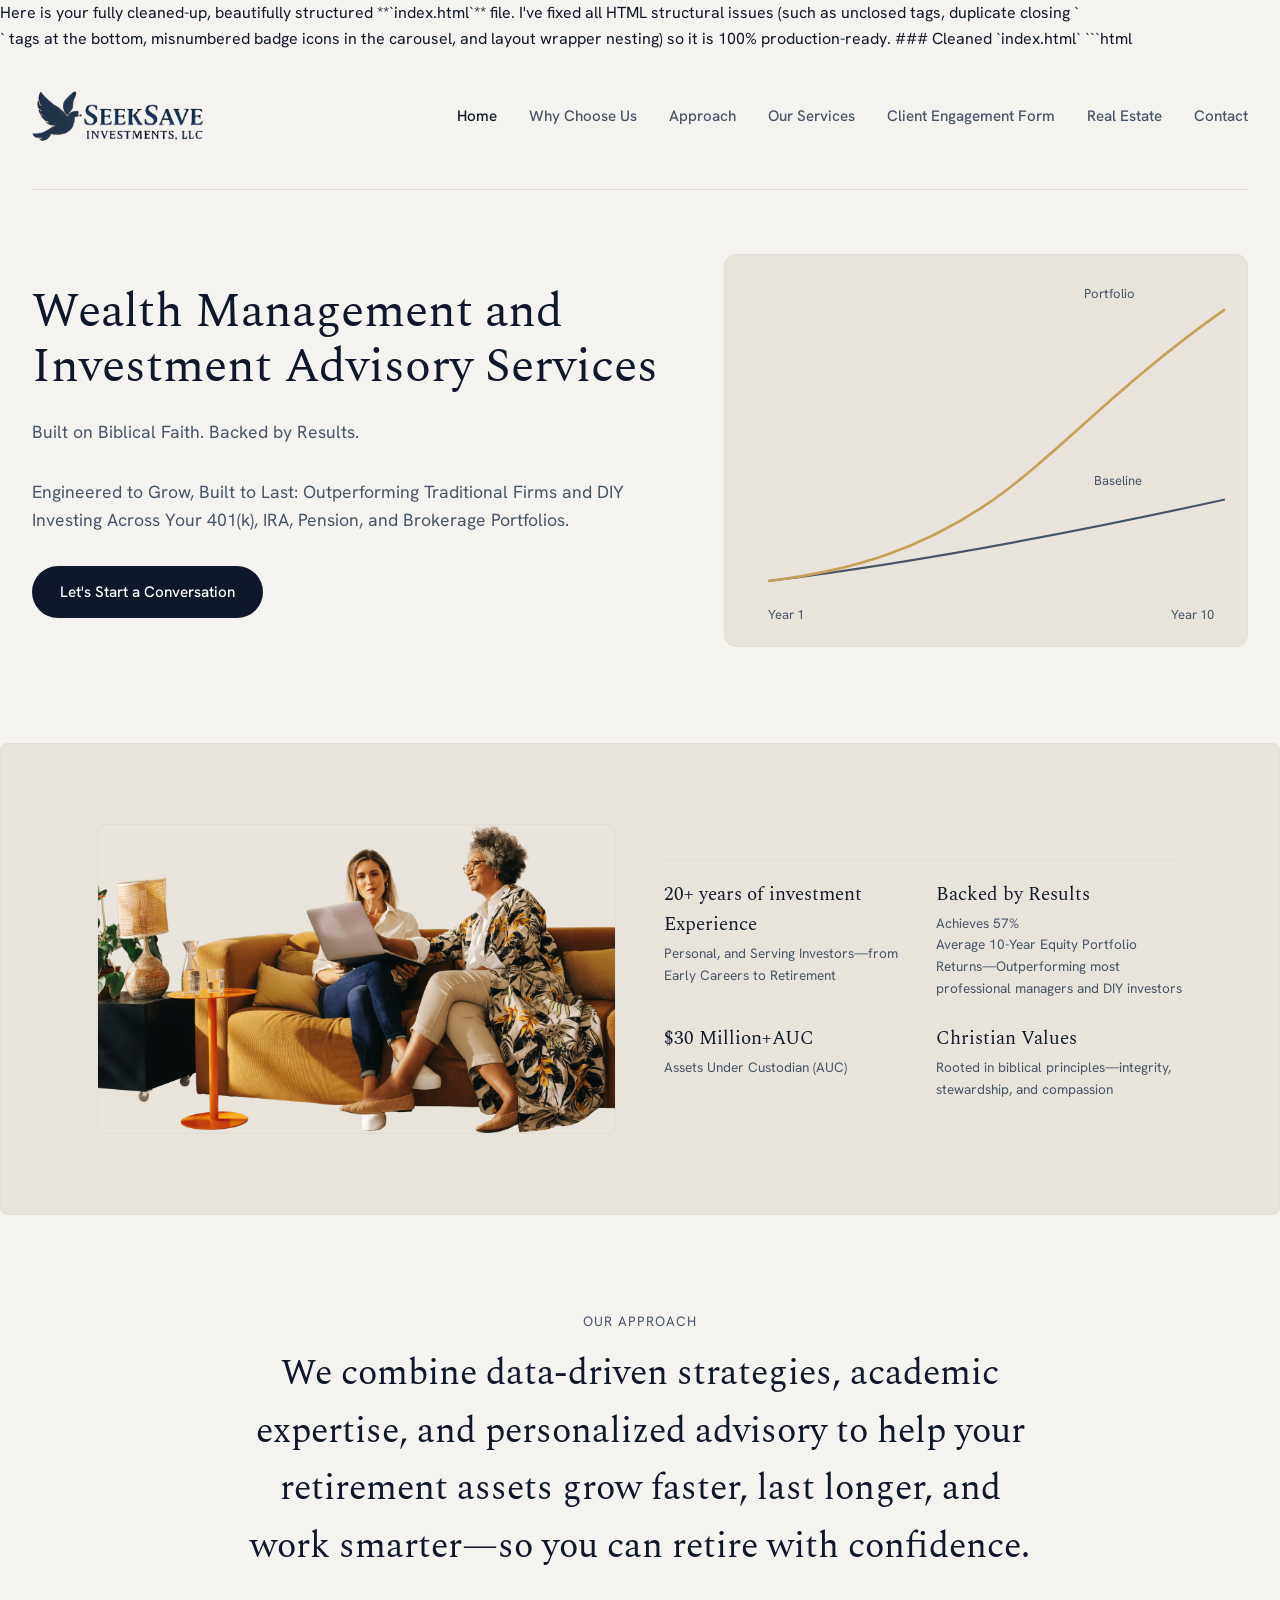
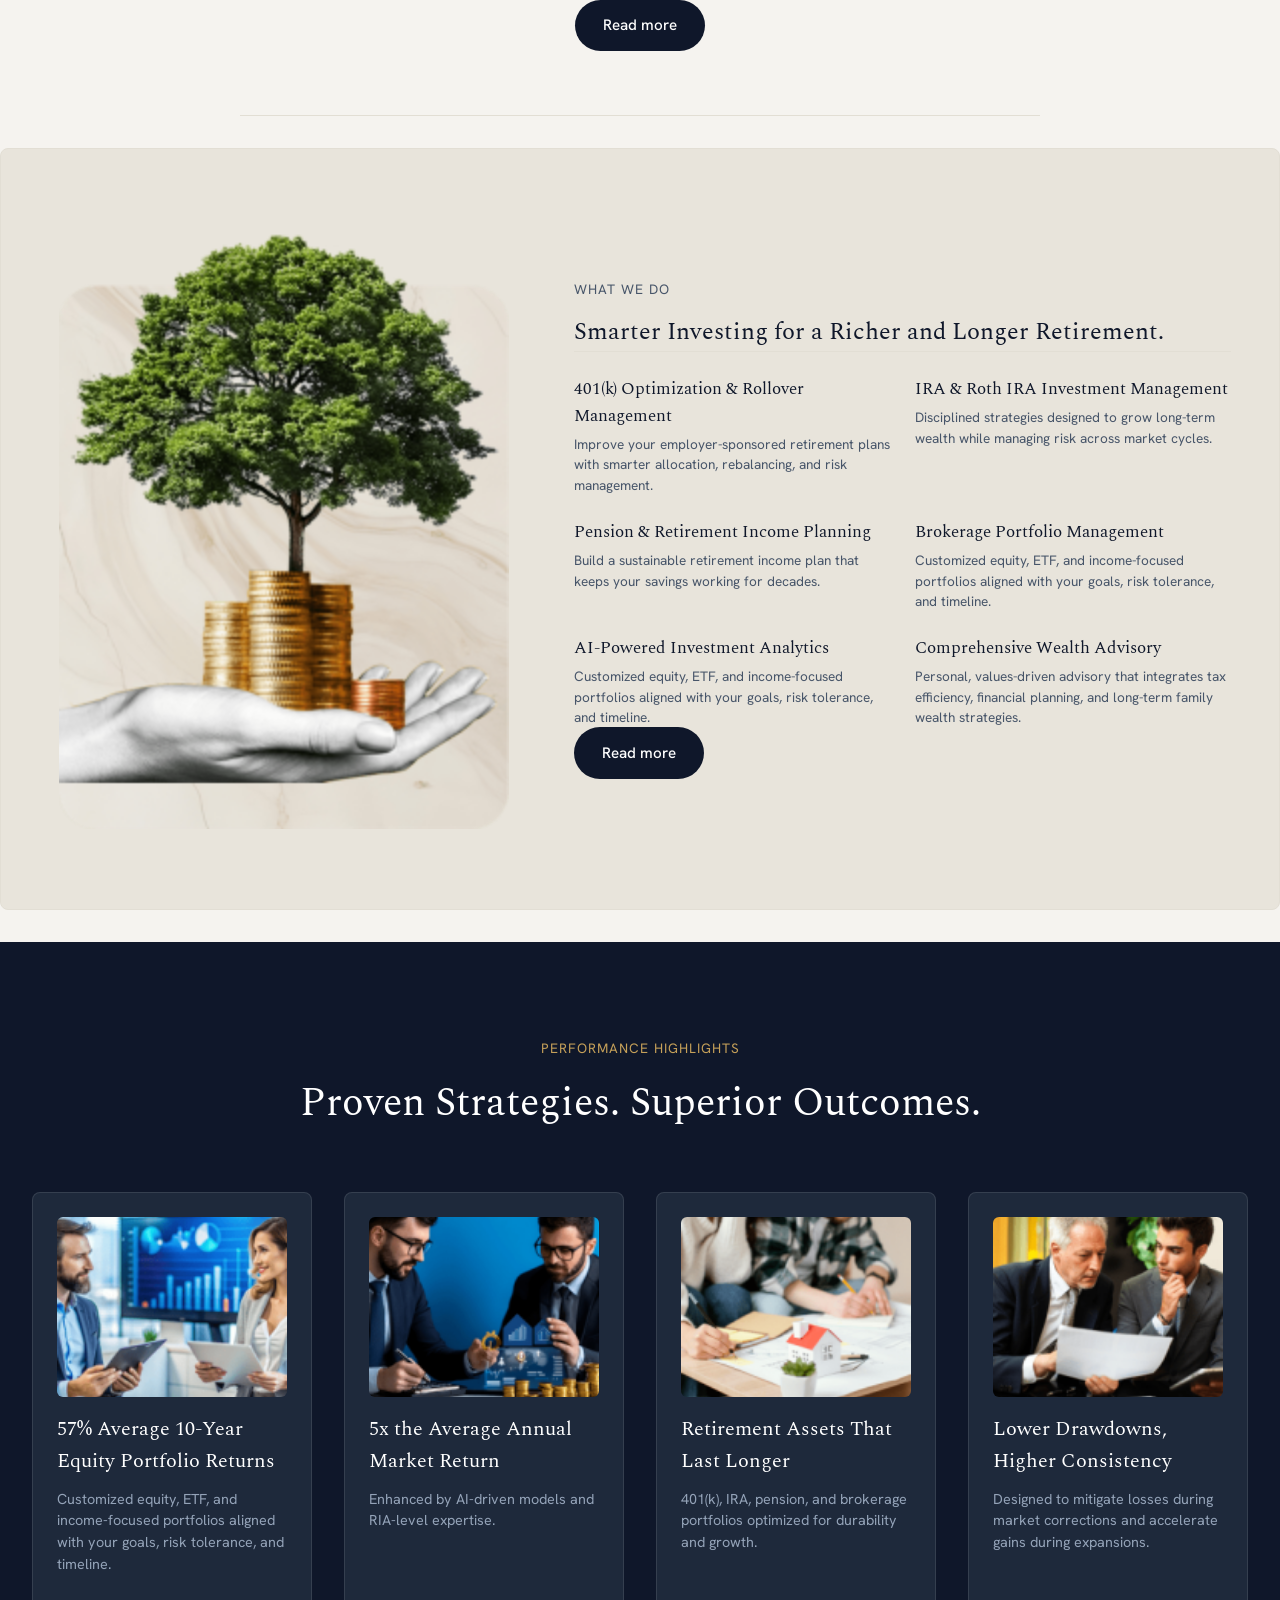
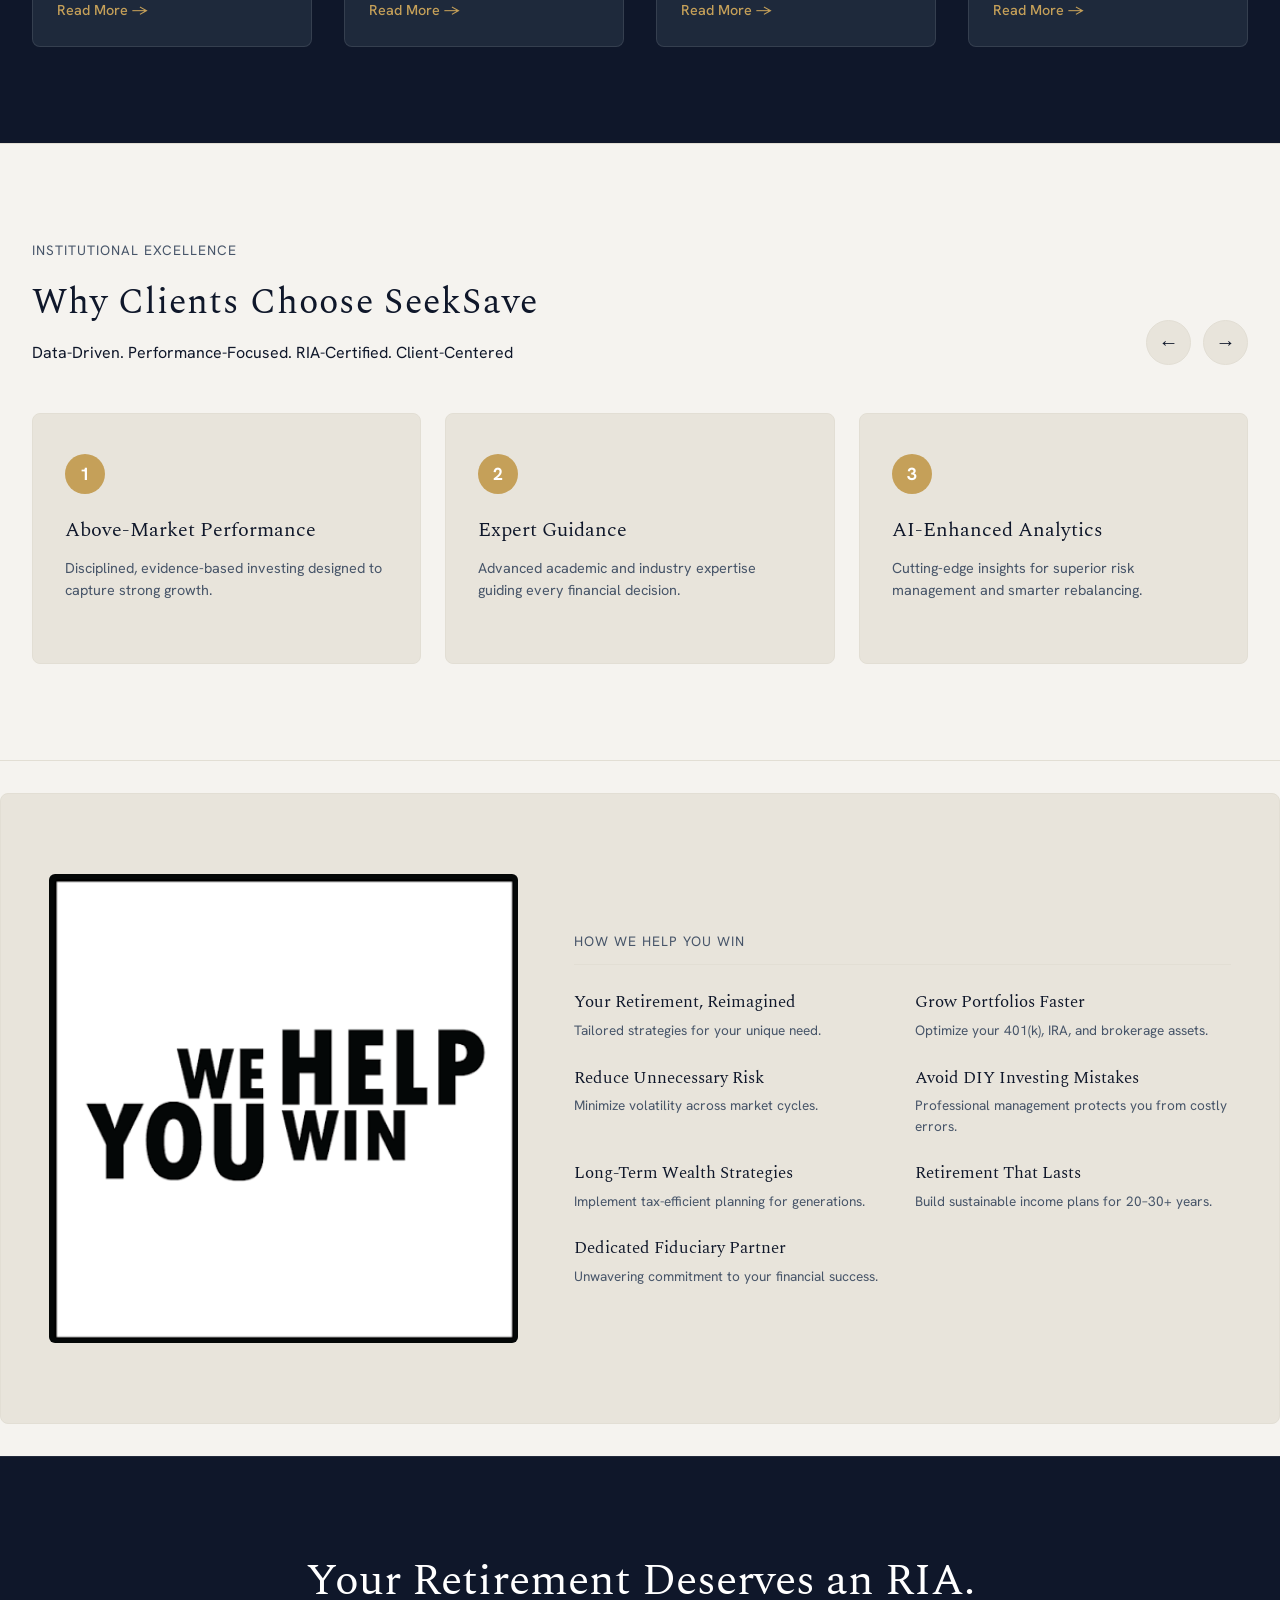
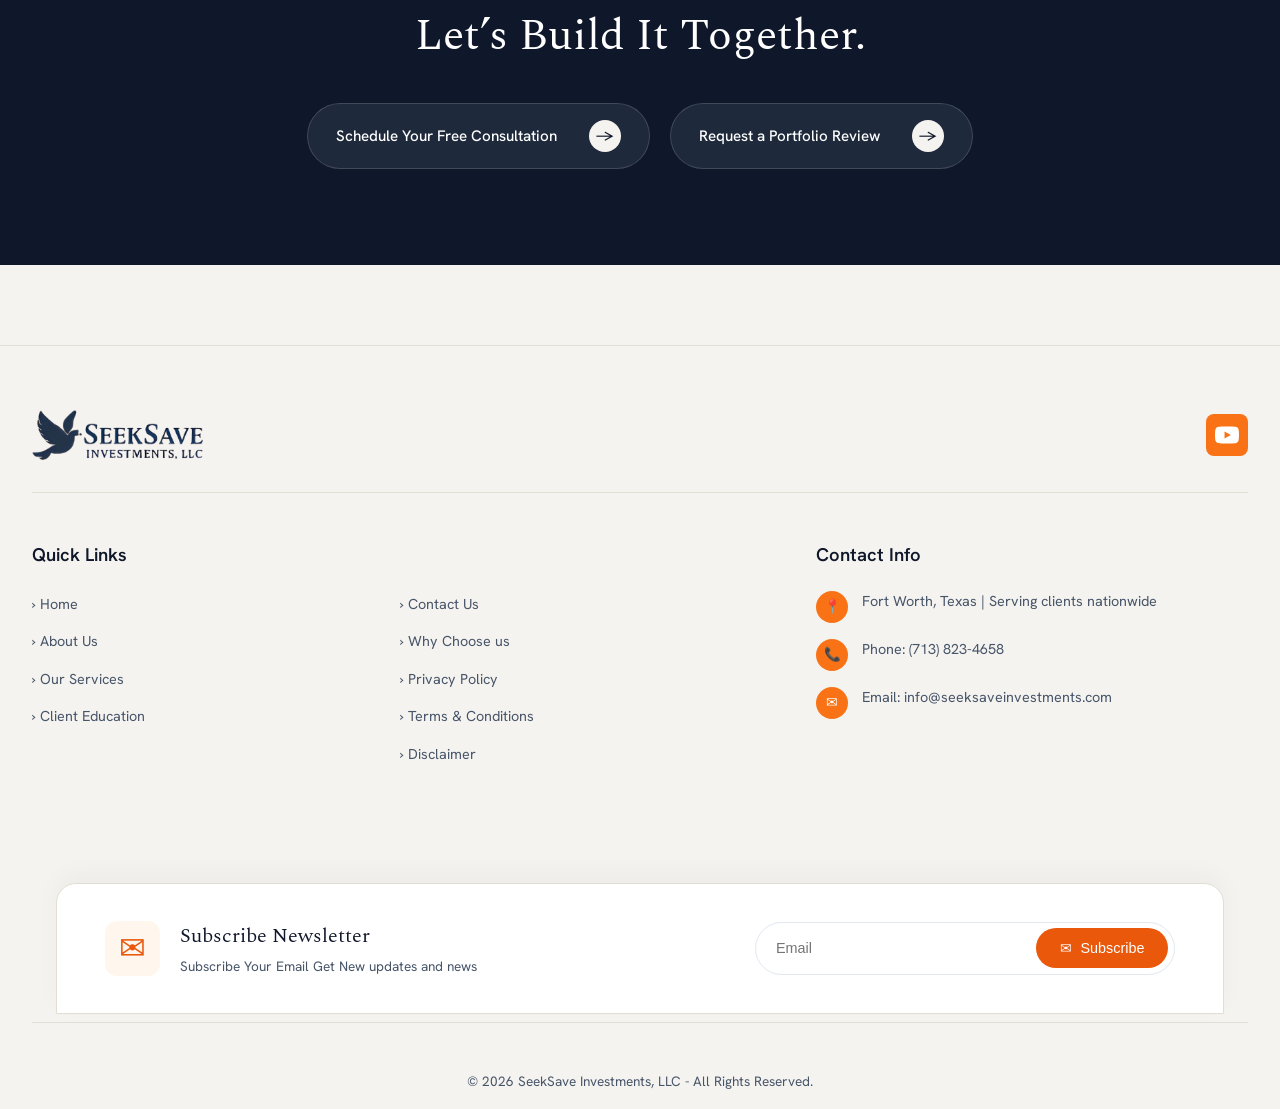
==== index.html @ 99d993aa "Update index.html" ====
Here is your fully cleaned-up, beautifully structured **`index.html`** file.

I've fixed all HTML structural issues (such as unclosed tags, duplicate closing `<footer>` tags at the bottom, misnumbered badge icons in the carousel, and layout wrapper nesting) so it is 100% production-ready.

### Cleaned `index.html`

```html
<!DOCTYPE html>
<html lang="en">
<head>
<meta charset="utf-8">
<meta name="viewport" content="width=device-width, initial-scale=1, viewport-fit=cover">
<title>SeekSave Investments — Wealth Management & Investment Advisory</title>
<link rel="preconnect" href="https://fonts.googleapis.com">
<link rel="preconnect" href="https://fonts.gstatic.com" crossorigin>
<link href="https://fonts.googleapis.com/css2?family=Spectral:wght@400;600&family=Hanken+Grotesk:wght@400;500;600&display=swap" rel="stylesheet">
<link rel="stylesheet" href="style.css">
</head>
<body>

<div class="wrap">
  <!-- Header / Navigation -->
  <header>
    <a class="logo" href="index.html">
      <img src="f20ca648-1de9-4590-8b15-9d2f7f2d26ae-Photoroom.png" alt="SeekSave Investments" style="height: 50px; width: auto; vertical-align: middle;">
    </a>
    <nav aria-label="Main">
      <a href="index.html" class="active">Home</a>
      <a href="why-choose-us.html">Why Choose Us</a>
      <a href="approach.html">Approach</a>
      <a href="our-services.html">Our Services</a>
      <a href="client-engagement.html">Client Engagement Form</a>
      <a href="real-estate.html">Real Estate</a>
      <a href="contact.html">Contact</a>
    </nav>
  </header>

  <main>
    <!-- Hero Section -->
    <div class="hero">
      <div>
        <h1>Wealth Management and Investment Advisory Services</h1>
        <p>Built on Biblical Faith. Backed by Results.</p>
        <p>Engineered to Grow, Built to Last: Outperforming Traditional Firms and DIY Investing Across Your 401(k), IRA, Pension, and Brokerage Portfolios.</p>
        <a class="btn" href="contact.html">Let's Start a Conversation</a>
      </div>

      <!-- Portfolio Growth / Market Trend SVG Illustration -->
      <svg class="chart" viewBox="0 0 480 360" role="img" aria-label="Illustration of a portfolio growing">
        <line class="grid" x1="40" y1="40" x2="460" y2="40"/><line class="grid" x1="40" y1="130" x2="460" y2="130"/><line class="grid" x1="40" y1="220" x2="460" y2="220"/><line class="grid" x1="40" y1="310" x2="460" y2="310"/>
        <path class="base" d="M40 300 C160 285 300 260 460 225"/>
        <path class="gain" d="M40 300 C120 290 180 270 240 230 S360 120 460 50"/>
        <text x="40" y="335">Year 1</text><text x="410" y="335">Year 10</text>
        <text x="330" y="40">Portfolio</text><text x="340" y="212">Baseline</text>
      </svg>
    </div>

    <!-- Background / Stats Section -->
    <section class="full-screen-section highlight-section">
      <div class="full-screen-container-single">
        <div class="image">
          <img src="hero_home_02_opt.avif-min.png" alt="Client consultation and asset management">
        </div>   
        <div class="split-stats">
          <div>
            <h3>20+ years of investment Experience</h3>
            <p>Personal, and Serving Investors—from Early Careers to Retirement</p>
          </div>
          <div>
            <h3>Backed by Results</h3>
            <p>Achieves 57%</p>
            <p>Average 10-Year Equity Portfolio</p>
            <p>Returns—Outperforming most professional managers and DIY investors</p>
          </div>
          <div>
            <h3>$30 Million+AUC</h3>
            <p>Assets Under Custodian (AUC)</p>
          </div>
          <div>
            <h3>Christian Values</h3>
            <p>Rooted in biblical principles—integrity, stewardship, and compassion</p>
          </div>
        </div>
      </div>
    </section>

    <!-- Our Approach Section -->
    <section id="approach-preview" class="centered-section">
      <p class="section-eyebrow">Our approach</p>
      <h2>We combine data-driven strategies, academic expertise, and personalized advisory to help your retirement assets grow faster, last longer, and work smarter—so you can retire with confidence.</h2>
      <a class="btn" href="approach.html">Read more</a>
    </section>
      
    <!-- What We Do Full-Width Section -->
    <section class="full-screen-section highlight-section">
      <div class="full-screen-container">
        <div class="split-image">
          <img src="Group-1171276813-min-225x300.png" alt="Client consultation and asset management">
        </div>
        <div class="split-content">
          <span class="section-eyebrow">What We Do</span>
          <h2>Smarter Investing for a Richer and Longer Retirement.</h2>
          
          <div class="split-stats service-grid">
            <div>
              <h3>401(k) Optimization & Rollover Management</h3>
              <p>Improve your employer-sponsored retirement plans with smarter allocation, rebalancing, and risk management.</p>
            </div>
            <div>
              <h3>IRA & Roth IRA Investment Management</h3>
              <p>Disciplined strategies designed to grow long-term wealth while managing risk across market cycles.</p>
            </div>
            <div>
              <h3>Pension & Retirement Income Planning</h3>
              <p>Build a sustainable retirement income plan that keeps your savings working for decades.</p>
            </div>
            <div>
              <h3>Brokerage Portfolio Management</h3>
              <p>Customized equity, ETF, and income-focused portfolios aligned with your goals, risk tolerance, and timeline.</p>
            </div>
            <div>
              <h3>AI-Powered Investment Analytics</h3>
              <p>Customized equity, ETF, and income-focused portfolios aligned with your goals, risk tolerance, and timeline.</p>
            </div>
            <div>
              <h3>Comprehensive Wealth Advisory</h3>
              <p>Personal, values-driven advisory that integrates tax efficiency, financial planning, and long-term family wealth strategies.</p>
            </div>
          </div>
          <a class="btn" href="about-us.html">Read more</a>
        </div>
      </div>
    </section>

    <!-- Performance Highlights / Strategy Cards Section -->
    <section class="highlights-section">
      <div class="highlights-container">
        <div class="highlights-header">
          <span class="section-eyebrow" style="color: #c5a059;">Performance Highlights</span>
          <h2>Proven Strategies. Superior Outcomes.</h2>
        </div>
        
        <div class="cards-grid">
          <!-- Card 1 -->
          <div class="card">
            <div class="card-image">
              <img src="Container-min-1-150x150.png" alt="Equity Portfolio Returns">
            </div>
            <div class="card-content">
              <h3>57% Average 10-Year Equity Portfolio Returns</h3>
              <p>Customized equity, ETF, and income-focused portfolios aligned with your goals, risk tolerance, and timeline.</p>
            </div>
            <a href="our-services.html" class="card-btn">Read More →</a>
          </div>

          <!-- Card 2 -->
          <div class="card">
            <div class="card-image">
              <img src="Container-1-min-2-150x150.png" alt="AI-Driven Market Return">
            </div>
            <div class="card-content">
              <h3>5x the Average Annual Market Return</h3>
              <p>Enhanced by AI-driven models and RIA-level expertise.</p>
            </div>
            <a href="our-services.html" class="card-btn">Read More →</a>
          </div>

          <!-- Card 3 -->
          <div class="card">
            <div class="card-image">
              <img src="Container-2-min-2-150x150.png" alt="Retirement Assets">
            </div>
            <div class="card-content">
              <h3>Retirement Assets That Last Longer</h3>
              <p>401(k), IRA, pension, and brokerage portfolios optimized for durability and growth.</p>
            </div>
            <a href="our-services.html" class="card-btn">Read More →</a>
          </div>

          <!-- Card 4 -->
          <div class="card">
            <div class="card-image">
              <img src="Container-3-min-1-150x150.png" alt="Lower Drawdowns">
            </div>
            <div class="card-content">
              <h3>Lower Drawdowns, Higher Consistency</h3>
              <p>Designed to mitigate losses during market corrections and accelerate gains during expansions.</p>
            </div>
            <a href="our-services.html" class="card-btn">Read More →</a>
          </div>
        </div>
      </div>
    </section>  

    <!-- Why Clients Choose SeekSave (Interactive Carousel / Slider) -->
    <section class="why-choose-section inverted-cream-theme">
      <div class="why-container">
        <div class="why-header">
          <div class="header-text-group">
            <span class="section-eyebrow">Institutional Excellence</span>
            <h2 class="why-title">Why Clients Choose SeekSave</h2>
            <p>Data-Driven. Performance-Focused. RIA-Certified. Client-Centered</p>
          </div>
          
          <!-- Navigation Arrows -->
          <div class="carousel-nav">
            <button class="carousel-btn prev-btn" aria-label="Previous reasons">←</button>
            <button class="carousel-btn next-btn" aria-label="Next reasons">→</button>
          </div>
        </div>

        <!-- Carousel Track -->
        <div class="carousel-viewport">
          <div class="reasons-carousel-track">
            <!-- Card 1 -->
            <a href="why-choose-us.html" class="reason-card">
              <div class="reason-badge">1</div>
              <h3>Above-Market Performance</h3>
              <p>Disciplined, evidence-based investing designed to capture strong growth.</p>
            </a>
            <!-- Card 2 -->
            <a href="why-choose-us.html" class="reason-card">
              <div class="reason-badge">2</div>
              <h3>Expert Guidance</h3>
              <p>Advanced academic and industry expertise guiding every financial decision.</p>
            </a>
            <!-- Card 3 -->
            <a href="why-choose-us.html" class="reason-card">
              <div class="reason-badge">3</div>
              <h3>AI-Enhanced Analytics</h3>
              <p>Cutting-edge insights for superior risk management and smarter rebalancing.</p>
            </a>
            <!-- Card 4 -->
            <a href="why-choose-us.html" class="reason-card">
              <div class="reason-badge">4</div>
              <h3>Transparent Fiduciary Advice</h3>
              <p>Your interests always come first. Registered Investment Advisor (RIA) held to the highest fiduciary standard.</p>
            </a>
            <!-- Card 5 -->
            <a href="why-choose-us.html" class="reason-card">
              <div class="reason-badge">5</div>
              <h3>Strategy</h3>
              <p>Strategies built to outperform DIY and traditional firms</p>
            </a>
          </div>
        </div>
      </div>
    </section>

    <!-- How We Help You Win -->
    <section class="full-screen-section highlight-section">
      <div class="full-screen-container">
        <div class="split-image">
          <img src="images (2).png" alt="How we help you win">
        </div>
        <div class="split-content">
          <span class="section-eyebrow">HOW WE HELP YOU WIN</span>
          <div class="split-stats service-grid">
            <div>
              <h3>Your Retirement, Reimagined</h3>
              <p>Tailored strategies for your unique need.</p>
            </div>
            <div>
              <h3>Grow Portfolios Faster</h3>
              <p>Optimize your 401(k), IRA, and brokerage assets.</p>
            </div>
            <div>
              <h3>Reduce Unnecessary Risk</h3>
              <p>Minimize volatility across market cycles.</p>
            </div>
            <div>
              <h3>Avoid DIY Investing Mistakes</h3>
              <p>Professional management protects you from costly errors.</p>
            </div>
            <div>
              <h3>Long-Term Wealth Strategies</h3>
              <p>Implement tax-efficient planning for generations.</p>
            </div>
            <div>
              <h3>Retirement That Lasts</h3>
              <p>Build sustainable income plans for 20–30+ years.</p>
            </div>
            <div>
              <h3>Dedicated Fiduciary Partner</h3>
              <p>Unwavering commitment to your financial success.</p>
            </div>
          </div>
        </div>
      </div>
    </section>

    <!-- Call to Action Section -->
    <section class="cta-section">
      <div class="cta-container">
        <h2>Your Retirement Deserves an RIA.<br>Let’s Build It Together.</h2>
        <div class="cta-buttons">
          <a href="consultation.html" class="cta-btn primary-btn">
            <span>Schedule Your Free Consultation</span>
            <span class="btn-arrow">→</span>
          </a>
          <a href="client-engagement.html" class="cta-btn secondary-btn">
            <span>Request a Portfolio Review</span>
            <span class="btn-arrow">→</span>
          </a>
        </div>
      </div>
    </section>
  </main>
</div>

<!-- Footer Section -->
<footer class="site-footer">
  <div class="footer-container">
    <!-- Top Row: Logo & YouTube Social Icon -->
    <div class="footer-top-row">
      <div class="footer-logo">
        <a href="index.html" class="logo">
          <img src="f20ca648-1de9-4590-8b15-9d2f7f2d26ae-Photoroom.png" alt="SeekSave Investments" style="height: 50px; width: auto; vertical-align: middle;">
        </a>
      </div>
      <div class="footer-social">
        <a href="https://www.youtube.com/@SeekSaveInvestments" target="_blank" aria-label="YouTube" class="social-icon">
          <svg width="24" height="24" viewBox="0 0 24 24" fill="currentColor">
            <path d="M23.498 6.186a3.016 3.016 0 0 0-2.122-2.136C19.505 3.545 12 3.545 12 3.545s-7.505 0-9.377.505A3.017 3.017 0 0 0 .502 6.186C0 8.07 0 12 0 12s0 3.93.502 5.814a3.016 3.016 0 0 0 2.122 2.136c1.871.505 9.376.505 9.376.505s7.505 0 9.377-.505a3.015 3.015 0 0 0 2.122-2.136C24 15.93 24 12 24 12s0-3.93-.502-5.814zM9.545 15.568V8.432L15.818 12l-6.273 3.568z"/>
          </svg>
        </a>
      </div>
    </div>

    <hr class="footer-divider">

    <!-- Columns Row -->
    <div class="footer-grid">
      <!-- Column 1: Quick Links (Split into 2 Sub-columns) -->
      <div class="footer-col quick-links-col">
        <h4>Quick Links</h4>
        <div class="links-subgrid">
          <ul class="footer-links">
            <li><a href="index.html">› Home</a></li>
            <li><a href="about.html">› About Us</a></li>
            <li><a href="services.html">› Our Services</a></li>
            <li><a href="education.html">› Client Education</a></li>
          </ul>
          <ul class="footer-links">
            <li><a href="contact.html">› Contact Us</a></li>
            <li><a href="why-choose.html">› Why Choose us</a></li>
            <li><a href="privacy.html">› Privacy Policy</a></li>
            <li><a href="terms.html">› Terms & Conditions</a></li>
            <li><a href="disclaimer.html">› Disclaimer</a></li>
          </ul>
        </div>
      </div>

      <!-- Column 2: Contact Info -->
      <div class="footer-col">
        <h4>Contact Info</h4>
        <ul class="footer-contact-list">
          <li>
            <span class="contact-badge location-badge">📍</span>
            <span>Fort Worth, Texas | Serving clients nationwide</span>
          </li>
          <li>
            <span class="contact-badge phone-badge">📞</span>
            <span>Phone: (713) 823-4658</span>
          </li>
          <li>
            <span class="contact-badge email-badge">✉</span>
            <span>Email: info@seeksaveinvestments.com</span>
          </li>
        </ul>
      </div>
    </div>
  </div>

  <!-- Floating Newsletter Card -->
  <div class="newsletter-card-wrapper">
    <div class="newsletter-card">
      <div class="newsletter-icon-title">
        <div class="envelope-icon">✉</div>
        <div>
          <h3>Subscribe Newsletter</h3>
          <p>Subscribe Your Email Get New updates and news</p>
        </div>
      </div>
      <form class="newsletter-form" onsubmit="event.preventDefault();">
        <input type="email" placeholder="Email" required>
        <button type="submit" class="subscribe-btn">
          <span>✉</span> Subscribe
        </button>
      </form>
    </div>
  </div>

  <!-- Copyright Bar -->
  <div class="footer-bottom-bar">
    <p>© 2026 SeekSave Investments, LLC - All Rights Reserved.</p>
  </div>
</footer>

</body>
</html>
---- style.css ----
/* ==========================================================================
   1. Base Variables & Core Setup
   ========================================================================== */
:root {
  --bg: #f5f3ef;         /* Warm cream background */
  --bg-darker: #e8e4db;  /* Richer variant of cream theme */
  --surface: #ffffff;    /* Card and input background (pure white) */
  --text: #0f172a;       /* Institutional Deep Navy / Dark Charcoal */
  --muted: #475569;      /* Muted gray for subtext and descriptions */
  --border: #e2ded4;     /* Soft warm border color */
  --accent: #c5a059;     /* Editorial gold/bronze accent */
}

* { 
  box-sizing: border-box; 
  margin: 0; 
  padding: 0; 
}

body {
  background-color: var(--bg);
  color: var(--text);
  font-family: 'Hanken Grotesk', sans-serif;
  line-height: 1.6;
  -webkit-font-smoothing: antialiased;
}

h1, h2, h3, .logo {
  font-family: 'Spectral', serif;
  font-weight: 400;
  color: var(--text);
}

.wrap {
  max-width: 1300px;
  margin: 0 auto;
  padding: 2.5rem 2rem 5rem 2rem;
}


/* ==========================================================================
   2. Header & Navigation
   ========================================================================== */
header {
  display: flex;
  justify-content: space-between;
  align-items: center;
  padding-bottom: 3rem;
  border-bottom: 1px solid var(--border);
  margin-bottom: 4rem;
}

header .logo {
  font-size: 1.25rem;
  color: var(--text);
  text-decoration: none;
}

header nav {
  display: flex;
  gap: 2rem;
  flex-wrap: wrap;
}

header nav a {
  color: var(--muted);
  text-decoration: none;
  font-size: 0.95rem;
  font-weight: 500;
  transition: color 0.2s ease;
}

header nav a:hover, 
header nav a.active {
  color: var(--text);
}


/* ==========================================================================
   3. Hero Section & General Typography / Components
   ========================================================================== */
.hero {
  display: grid;
  grid-template-columns: 1.2fr 1fr;
  gap: 4rem;
  align-items: center;
  margin-bottom: 6rem;
}

.hero h1 {
  font-size: 3rem;
  line-height: 1.15;
  margin-bottom: 1.5rem;
}

.hero p {
  color: var(--muted);
  font-size: 1.1rem;
  margin-bottom: 2rem;
}

.btn {
  display: inline-block;
  background: var(--text);
  color: #ffffff;
  padding: 0.85rem 1.75rem;
  border-radius: 50px;
  text-decoration: none;
  font-weight: 500;
  font-size: 0.95rem;
  transition: background-color 0.2s ease, opacity 0.2s ease;
}

.btn:hover { 
  background-color: #1e293b;
}

/* SVG Chart styles */
.chart { 
  width: 100%; 
  height: auto; 
  background: var(--bg-darker);
  border-radius: 12px;
  border: 1px solid var(--border);
}
.grid { stroke: var(--border); stroke-dasharray: 4; }
.base { fill: none; stroke: var(--muted); stroke-width: 2; }
.gain { fill: none; stroke: var(--accent); stroke-width: 2.5; }
.chart text { fill: var(--muted); font-size: 12px; font-family: 'Hanken Grotesk', sans-serif; }


/* ==========================================================================
   4. Sections & Layout Blocks
   ========================================================================== */
.centered-section {
  text-align: center;
  max-width: 800px;
  margin: 0 auto;
  padding: 4rem 0;
  border-bottom: 1px solid var(--border);
}

.section-eyebrow {
  color: var(--muted);
  font-size: 0.85rem;
  text-transform: uppercase;
  letter-spacing: 1px;
  margin-bottom: 0.75rem;
  display: block;
}

.centered-section h2 {
  font-size: 2.25rem;
  margin-bottom: 1.5rem;
}

.centered-section .row p {
  color: var(--muted);
  font-size: 1.1rem;
  line-height: 1.7;
}

/* Highlight & Full-Screen Sections */
.highlight-section {
  background-color: var(--bg-darker);
  padding: 4rem 2rem;
  border-radius: 8px;
  margin: 2rem 0;
  border: 1px solid var(--border);
}

.full-screen-section {
  width: 100vw;
  position: relative;
  left: 50%;
  right: 50%;
  margin-left: -50vw;
  margin-right: -50vw;
  background-color: var(--bg-darker);
  padding: 5rem 0;
  border-top: 1px solid var(--border);
  border-bottom: 1px solid var(--border);
  box-sizing: border-box;
}

.full-screen-container {
  max-width: 1500px;
  margin: 0 auto;
  padding: 0 3rem;
  display: grid;
  grid-template-columns: 1fr 1.4fr;
  gap: 3.5rem;
  align-items: center;
}

.full-screen-section .split-image img {
  width: 100%;
  height: auto;
  max-height: 600px;
  object-fit: contain;
  border-radius: 6px;
}

.full-screen-container-single {
  max-width: 1150px;
  margin: 0 auto;
  padding: 0 2rem;
  display: grid;
  grid-template-columns: 1fr 1fr;
  gap: 3rem;
  align-items: center;
}

.full-screen-container-single .image img {
  width: 100%;
  height: 310px;
  object-fit: cover;
  border-radius: 6px;
  border: 1px solid var(--border);
}

/* Service & Stats Grids */
.split-stats {
  display: grid;
  grid-template-columns: 1fr 1fr;
  gap: 1.5rem;
  border-top: 1px solid var(--border);
  padding-top: 1.25rem;
}

.split-stats h3 {
  font-size: 1.2rem;
  color: var(--text);
  margin-bottom: 0.15rem;
}

.split-stats p {
  font-size: 0.85rem;
  color: var(--muted);
  margin-bottom: 0;
}

.service-grid {
  display: grid;
  grid-template-columns: 1fr 1fr;
  gap: 1.5rem;
  border-top: 1px solid var(--border);
  padding-top: 1.5rem;
}

.service-grid h3 {
  font-size: 1.05rem;
  color: var(--text);
  margin-bottom: 0.25rem;
}

.service-grid p {
  font-size: 0.85rem;
  color: var(--muted);
  line-height: 1.5;
  margin-bottom: 0;
}


/* ==========================================================================
   5. Performance Highlights Cards Section (Deep Navy)
   ========================================================================== */
.highlights-section {
  width: 100vw;
  position: relative;
  left: 50%;
  right: 50%;
  margin-left: -50vw;
  margin-right: -50vw;
  background-color: #0f172a;
  color: #f8fafc;
  padding: 6rem 0;
  box-sizing: border-box;
}

.highlights-container {
  max-width: 1400px;
  margin: 0 auto;
  padding: 0 2rem;
}

.highlights-header {
  text-align: center;
  margin-bottom: 3.5rem;
}

.highlights-header h2 {
  font-size: 2.5rem;
  color: #ffffff;
  margin-top: 0.5rem;
}

.cards-grid {
  display: grid;
  grid-template-columns: repeat(4, 1fr);
  gap: 2rem;
}

.card {
  background-color: #1e293b;
  border-radius: 8px;
  padding: 1.5rem;
  display: flex;
  flex-direction: column;
  justify-content: space-between;
  border: 1px solid rgba(255, 255, 255, 0.1);
}

.card-image img {
  width: 100%;
  height: 180px;
  object-fit: cover;
  border-radius: 6px;
  margin-bottom: 1rem;
}

.card-content h3 {
  font-size: 1.25rem;
  margin-bottom: 0.75rem;
  color: #ffffff;
}

.card-content p {
  font-size: 0.9rem;
  color: #94a3b8;
  line-height: 1.5;
  margin-bottom: 1.5rem;
}

.card-btn {
  display: inline-flex;
  align-items: center;
  gap: 0.5rem;
  color: var(--accent);
  text-decoration: none;
  font-weight: 500;
  font-size: 0.9rem;
  margin-top: auto;
}


/* ==========================================================================
   6. Why Clients Choose SeekSave (Interactive Carousel)
   ========================================================================== */
.why-choose-section.inverted-cream-theme {
  width: 100vw;
  position: relative;
  left: 50%;
  right: 50%;
  margin-left: -50vw;
  margin-right: -50vw;
  background-color: var(--bg);
  color: var(--text);
  padding: 6rem 2rem;
  border-top: 1px solid var(--border);
  border-bottom: 1px solid var(--border);
  overflow: hidden;
  box-sizing: border-box;
}

.why-container {
  max-width: 1400px;
  margin: 0 auto;
}

.why-header {
  display: flex;
  justify-content: space-between;
  align-items: flex-end;
  margin-bottom: 3rem;
}

.why-title {
  font-size: 2.25rem;
  letter-spacing: 1px;
  margin-bottom: 0.5rem;
  color: var(--text);
}

.carousel-nav {
  display: flex;
  gap: 0.75rem;
}

.carousel-btn {
  background-color: var(--bg-darker);
  border: 1px solid var(--border);
  color: var(--text);
  width: 45px;
  height: 45px;
  border-radius: 50%;
  font-size: 1.25rem;
  display: flex;
  align-items: center;
  justify-content: center;
  cursor: pointer;
  transition: all 0.2s ease;
}

.carousel-btn:hover {
  background-color: var(--accent);
  color: #ffffff;
  border-color: var(--accent);
}

.carousel-viewport {
  width: 100%;
  overflow: hidden;
}

.reasons-carousel-track {
  display: flex;
  gap: 1.5rem;
  transition: transform 0.4s ease-in-out;
}

.reason-card {
  min-width: 320px;
  flex: 0 0 calc(33.333% - 1rem);
  background-color: var(--bg-darker);
  border: 1px solid var(--border);
  border-radius: 8px;
  padding: 2.5rem 2rem;
  display: flex;
  flex-direction: column;
  box-sizing: border-box;
  text-decoration: none;
  color: inherit;
  transition: transform 0.2s ease, border-color 0.2s ease, box-shadow 0.2s ease;
}

.reason-card:hover {
  transform: translateY(-4px);
  border-color: var(--accent);
  box-shadow: 0 10px 25px rgba(0, 0, 0, 0.05);
}

.reason-badge {
  width: 40px;
  height: 40px;
  background-color: var(--accent);
  color: #ffffff;
  font-weight: bold;
  border-radius: 50%;
  display: flex;
  align-items: center;
  justify-content: center;
  margin-bottom: 1.25rem;
  font-size: 1.1rem;
}

.reason-card h3 {
  font-size: 1.25rem;
  margin-bottom: 0.75rem;
  color: var(--text);
}

.reason-card p {
  font-size: 0.9rem;
  color: var(--muted);
  line-height: 1.5;
  margin: 0;
}


/* ==========================================================================
   7. Call to Action Section (Deep Navy)
   ========================================================================== */
.cta-section {
  width: 100vw;
  position: relative;
  left: 50%;
  right: 50%;
  margin-left: -50vw;
  margin-right: -50vw;
  background-color: #0f172a;
  color: #ffffff;
  padding: 6rem 2rem;
  text-align: center;
  border-top: 1px solid rgba(255, 255, 255, 0.08);
  box-sizing: border-box;
}

.cta-container {
  max-width: 950px;
  margin: 0 auto;
}

.cta-section h2 {
  font-size: 2.75rem;
  font-weight: 400;
  line-height: 1.25;
  margin-bottom: 2.5rem;
  color: #ffffff;
}

.cta-buttons {
  display: flex;
  justify-content: center;
  gap: 1.25rem;
  flex-wrap: wrap;
}

.cta-btn {
  display: inline-flex;
  align-items: center;
  justify-content: space-between;
  gap: 2rem;
  background-color: #1e293b;
  color: #ffffff;
  border: 1px solid rgba(255, 255, 255, 0.15);
  padding: 1rem 1.75rem;
  border-radius: 50px;
  text-decoration: none;
  font-size: 0.95rem;
  font-weight: 500;
  transition: all 0.25s ease;
}

.cta-btn .btn-arrow {
  width: 32px;
  height: 32px;
  background-color: var(--bg);
  color: #0f172a;
  border-radius: 50%;
  display: flex;
  align-items: center;
  justify-content: center;
  font-size: 1rem;
  transition: background-color 0.25s ease, transform 0.25s ease;
}

.cta-btn:hover {
  border-color: var(--accent);
  transform: translateY(-2px);
}

.cta-btn:hover .btn-arrow {
  background-color: var(--accent);
  color: #ffffff;
  transform: translateX(3px);
}


/* ==========================================================================
   8. Footer & Floating Newsletter
   ========================================================================== */
.site-footer {
  width: 100vw;
  position: relative;
  left: 50%;
  right: 50%;
  margin-left: -50vw;
  margin-right: -50vw;
  background-color: var(--bg);
  color: var(--text);
  padding: 4rem 2rem 0 2rem;
  border-top: 1px solid var(--border);
  box-sizing: border-box;
}

.footer-container {
  max-width: 1400px;
  margin: 0 auto;
}

.footer-top-row {
  display: flex;
  justify-content: space-between;
  align-items: center;
  margin-bottom: 2rem;
}

.social-icon {
  background-color: #f97316;
  color: #ffffff;
  width: 42px;
  height: 42px;
  border-radius: 8px;
  display: flex;
  align-items: center;
  justify-content: center;
  transition: background-color 0.2s ease;
}

.social-icon:hover {
  background-color: #ea580c;
}

.footer-divider {
  border: none;
  border-top: 1px solid var(--border);
  margin-bottom: 3rem;
}

.footer-grid {
  display: grid;
  grid-template-columns: 2fr 1.2fr;
  gap: 4rem;
  align-items: start;
}

.footer-col h4 {
  font-size: 1.15rem;
  color: var(--text);
  margin-bottom: 1.25rem;
  font-weight: 600;
}

.links-subgrid {
  display: grid;
  grid-template-columns: 1fr 1fr;
  gap: 1rem;
}

.footer-links {
  list-style: none;
  padding: 0;
  margin: 0;
}

.footer-links li {
  margin-bottom: 0.75rem;
}

.footer-links a {
  color: var(--muted);
  text-decoration: none;
  font-size: 0.9rem;
  transition: color 0.2s ease;
}

.footer-links a:hover {
  color: var(--text);
}

.footer-contact-list {
  list-style: none;
  padding: 0;
  margin: 0;
}

.footer-contact-list li {
  display: flex;
  align-items: flex-start;
  gap: 0.85rem;
  margin-bottom: 1rem;
  font-size: 0.9rem;
  color: var(--muted);
  line-height: 1.4;
}

.contact-badge {
  width: 32px;
  height: 32px;
  min-width: 32px;
  border-radius: 50%;
  background-color: #f97316;
  color: #ffffff;
  display: flex;
  align-items: center;
  justify-content: center;
  font-size: 0.85rem;
}

/* Floating Newsletter Card */
.newsletter-card-wrapper {
  max-width: 1200px;
  margin: 4rem auto 0 auto;
  padding: 0 1rem;
  position: relative;
  bottom: -40px;
  z-index: 10;
}

.newsletter-card {
  background-color: var(--surface);
  border: 1px solid var(--border);
  border-radius: 20px 20px 0 0;
  padding: 2.25rem 3rem;
  display: flex;
  justify-content: space-between;
  align-items: center;
  box-shadow: 0 -10px 25px rgba(0, 0, 0, 0.03);
}

.newsletter-icon-title {
  display: flex;
  align-items: center;
  gap: 1.25rem;
}

.envelope-icon {
  font-size: 2rem;
  color: #ea580c;
  background-color: #fff7ed;
  width: 55px;
  height: 55px;
  border-radius: 12px;
  display: flex;
  align-items: center;
  justify-content: center;
}

.newsletter-card h3 {
  font-size: 1.25rem;
  margin: 0 0 0.25rem 0;
  color: var(--text);
}

.newsletter-card p {
  font-size: 0.85rem;
  color: var(--muted);
  margin: 0;
}

.newsletter-form {
  display: flex;
  align-items: center;
  background-color: var(--surface);
  border: 1px solid #e2e8f0;
  border-radius: 50px;
  padding: 0.35rem 0.35rem 0.35rem 1.25rem;
  width: 420px;
}

.newsletter-form input {
  border: none;
  outline: none;
  background: transparent;
  font-size: 0.9rem;
  width: 100%;
  color: var(--text);
}

.subscribe-btn {
  background-color: #ea580c;
  color: #ffffff;
  border: none;
  border-radius: 50px;
  padding: 0.75rem 1.5rem;
  font-weight: 500;
  font-size: 0.9rem;
  display: flex;
  align-items: center;
  gap: 0.5rem;
  cursor: pointer;
  white-space: nowrap;
  transition: background-color 0.2s ease;
}

.subscribe-btn:hover {
  background-color: #c2410c;
}

.footer-bottom-bar {
  text-align: center;
  padding: 3rem 1rem 1rem 1rem;
  font-size: 0.85rem;
  color: var(--muted);
  border-top: 1px solid var(--border);
  margin-top: 3rem;
}


/* ==========================================================================
   9. Responsive Media Queries
   ========================================================================== */
@media(max-width: 1100px) {
  .cards-grid {
    grid-template-columns: repeat(2, 1fr);
  }
  .reason-card {
    flex: 0 0 calc(50% - 0.75rem);
  }
}

@media(max-width: 900px) {
  .newsletter-card {
    flex-direction: column;
    gap: 1.5rem;
    align-items: stretch;
    padding: 2rem;
  }
  .newsletter-form {
    width: 100%;
    box-sizing: border-box;
  }
}

@media(max-width: 768px) {
  .hero, 
  .full-screen-container, 
  .full-screen-container-single { 
    grid-template-columns: 1fr; 
    gap: 2rem; 
  }
  .hero h1 { font-size: 2.25rem; }
}

@media(max-width: 650px) {
  .cards-grid {
    grid-template-columns: 1fr;
  }
  .reason-card {
    flex: 0 0 100%;
  }
  .why-header {
    flex-direction: column;
    align-items: flex-start;
    gap: 1.5rem;
  }
  .cta-section h2 {
    font-size: 2rem;
  }
  .cta-buttons {
    flex-direction: column;
    align-items: stretch;
  }
  .cta-btn {
    justify-content: space-between;
  }
}
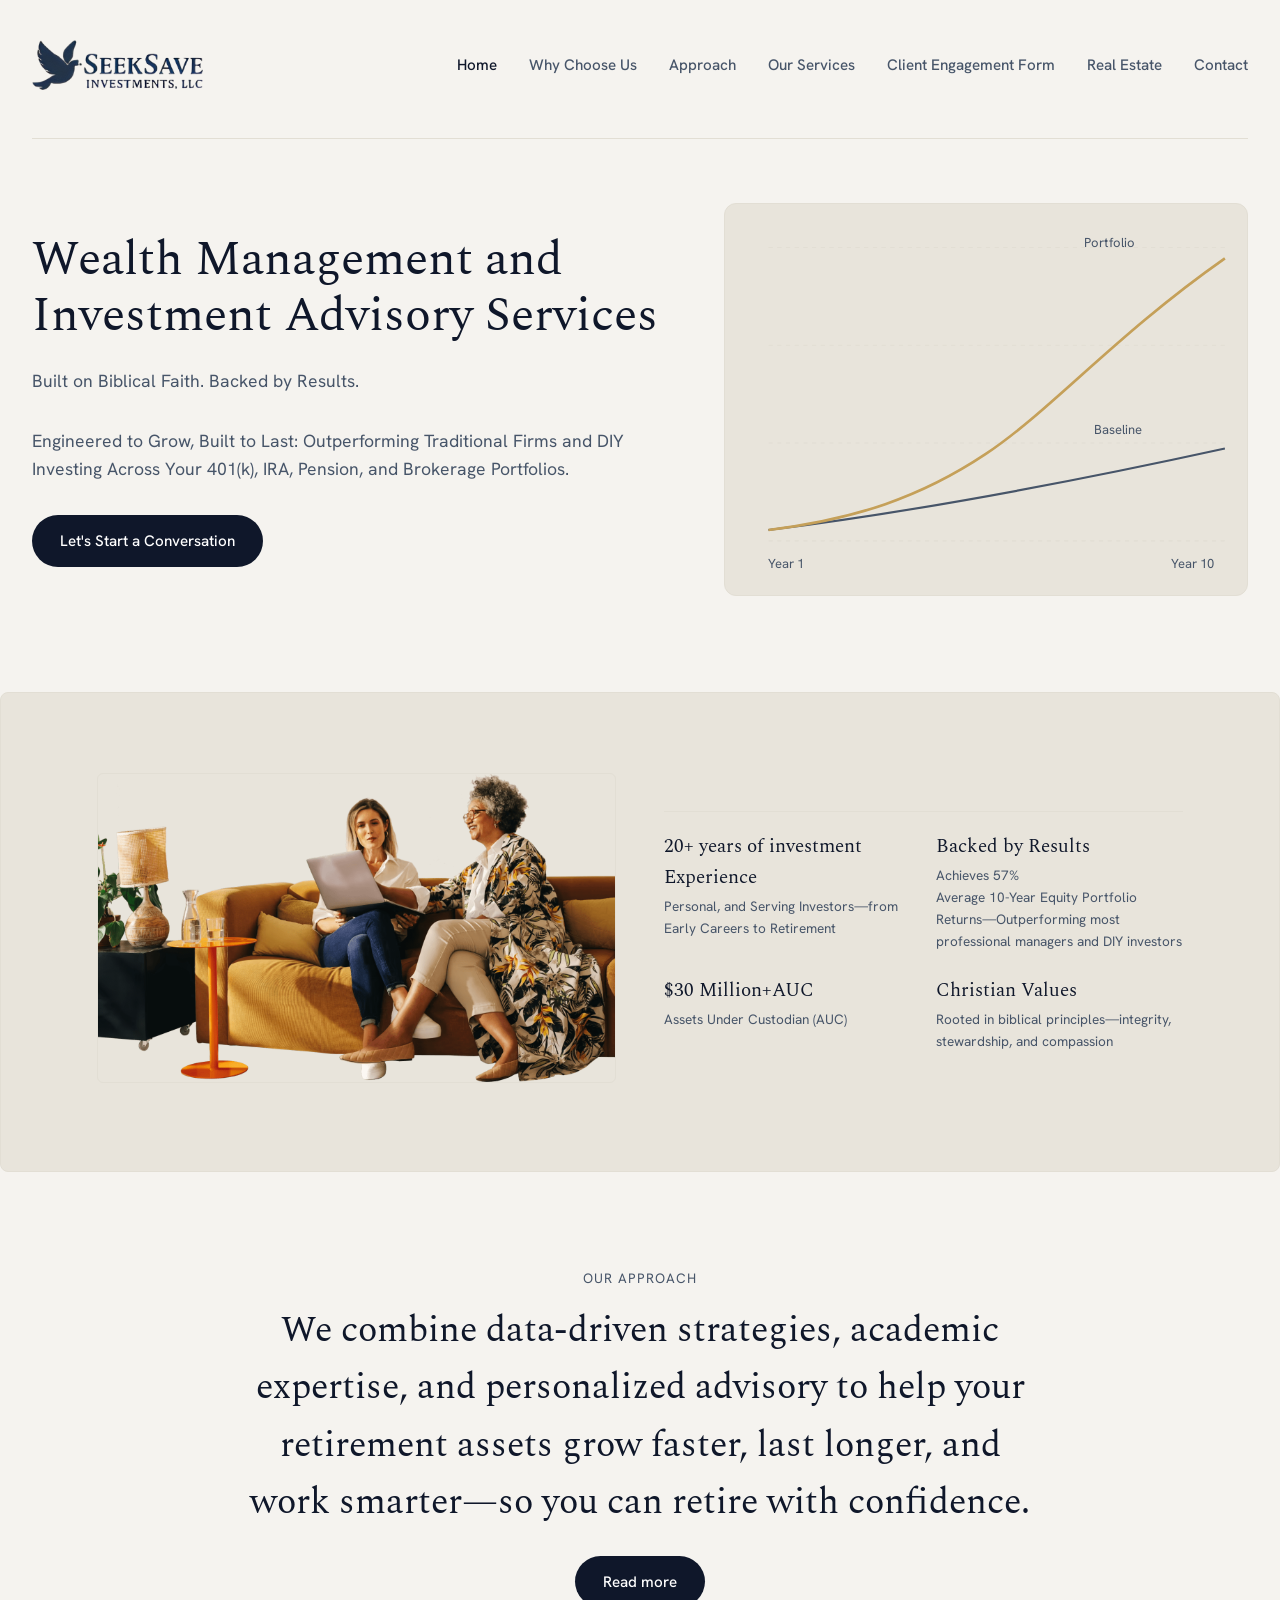
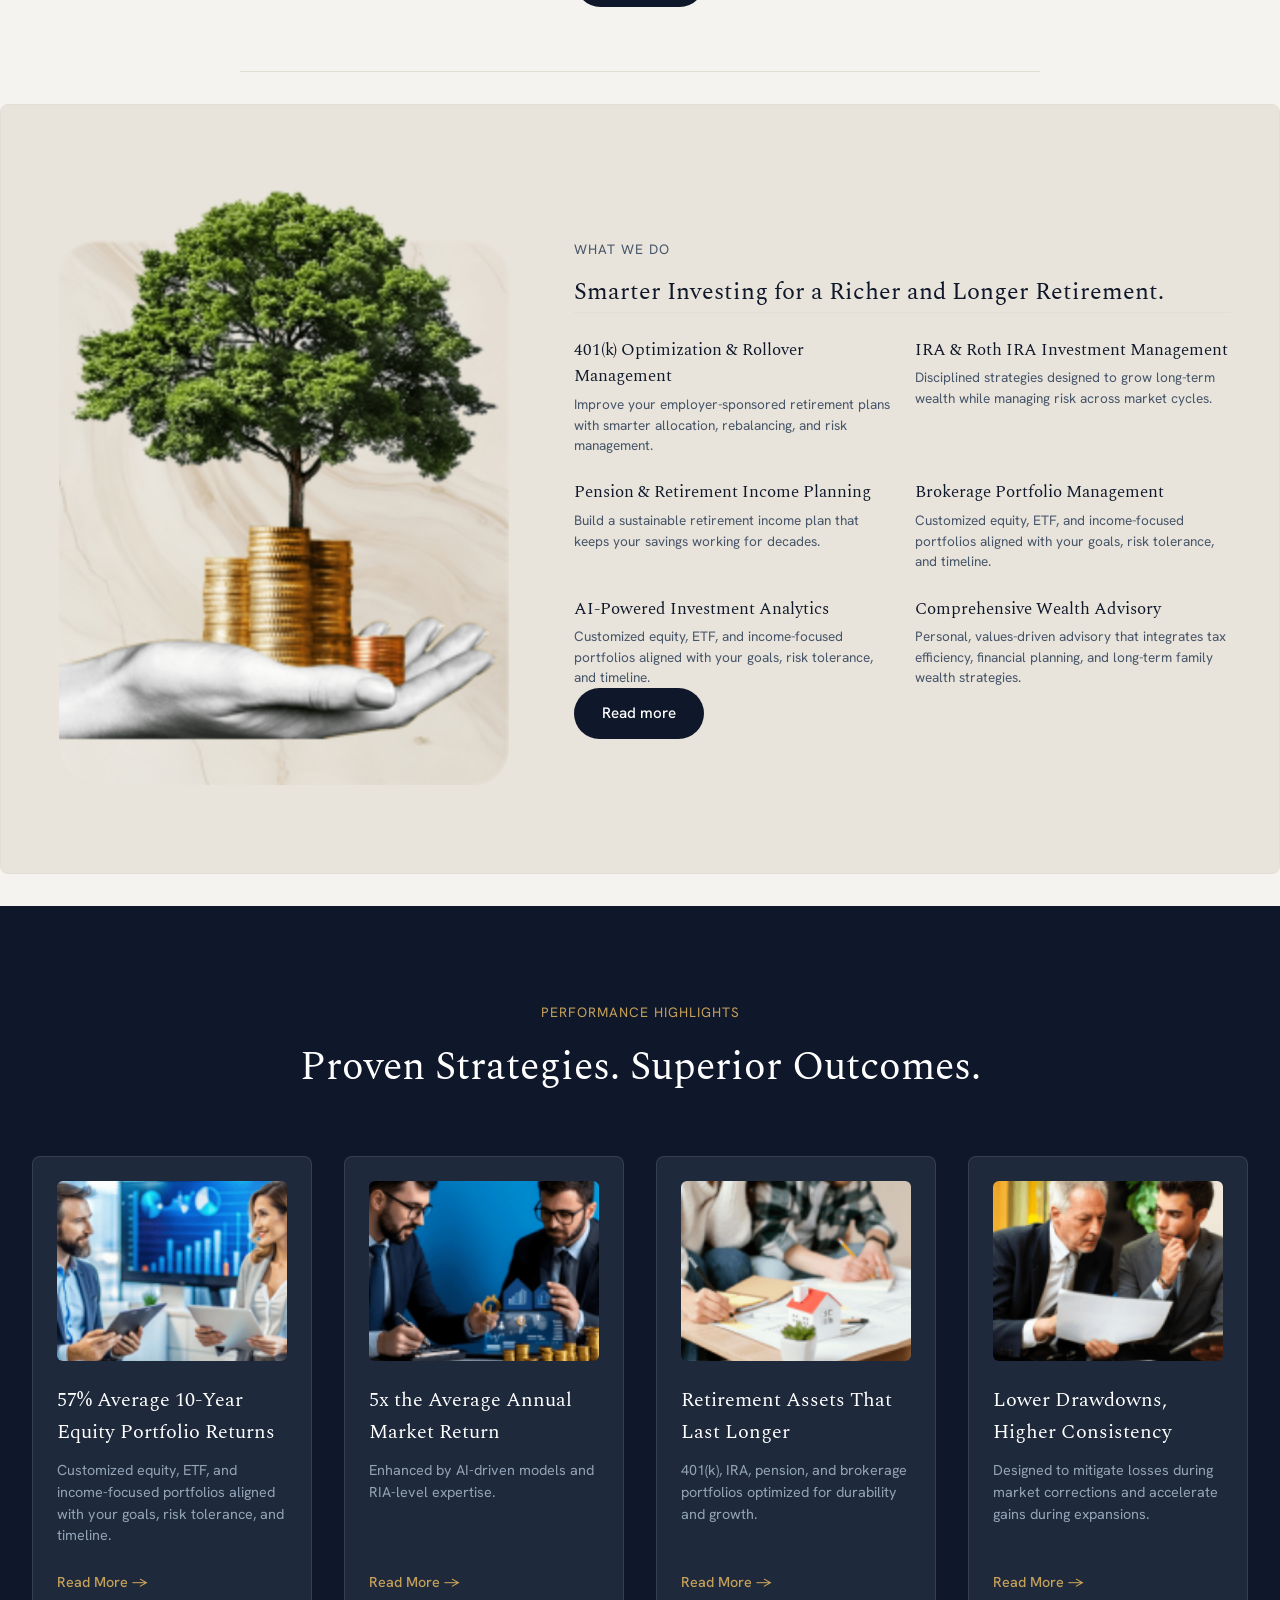
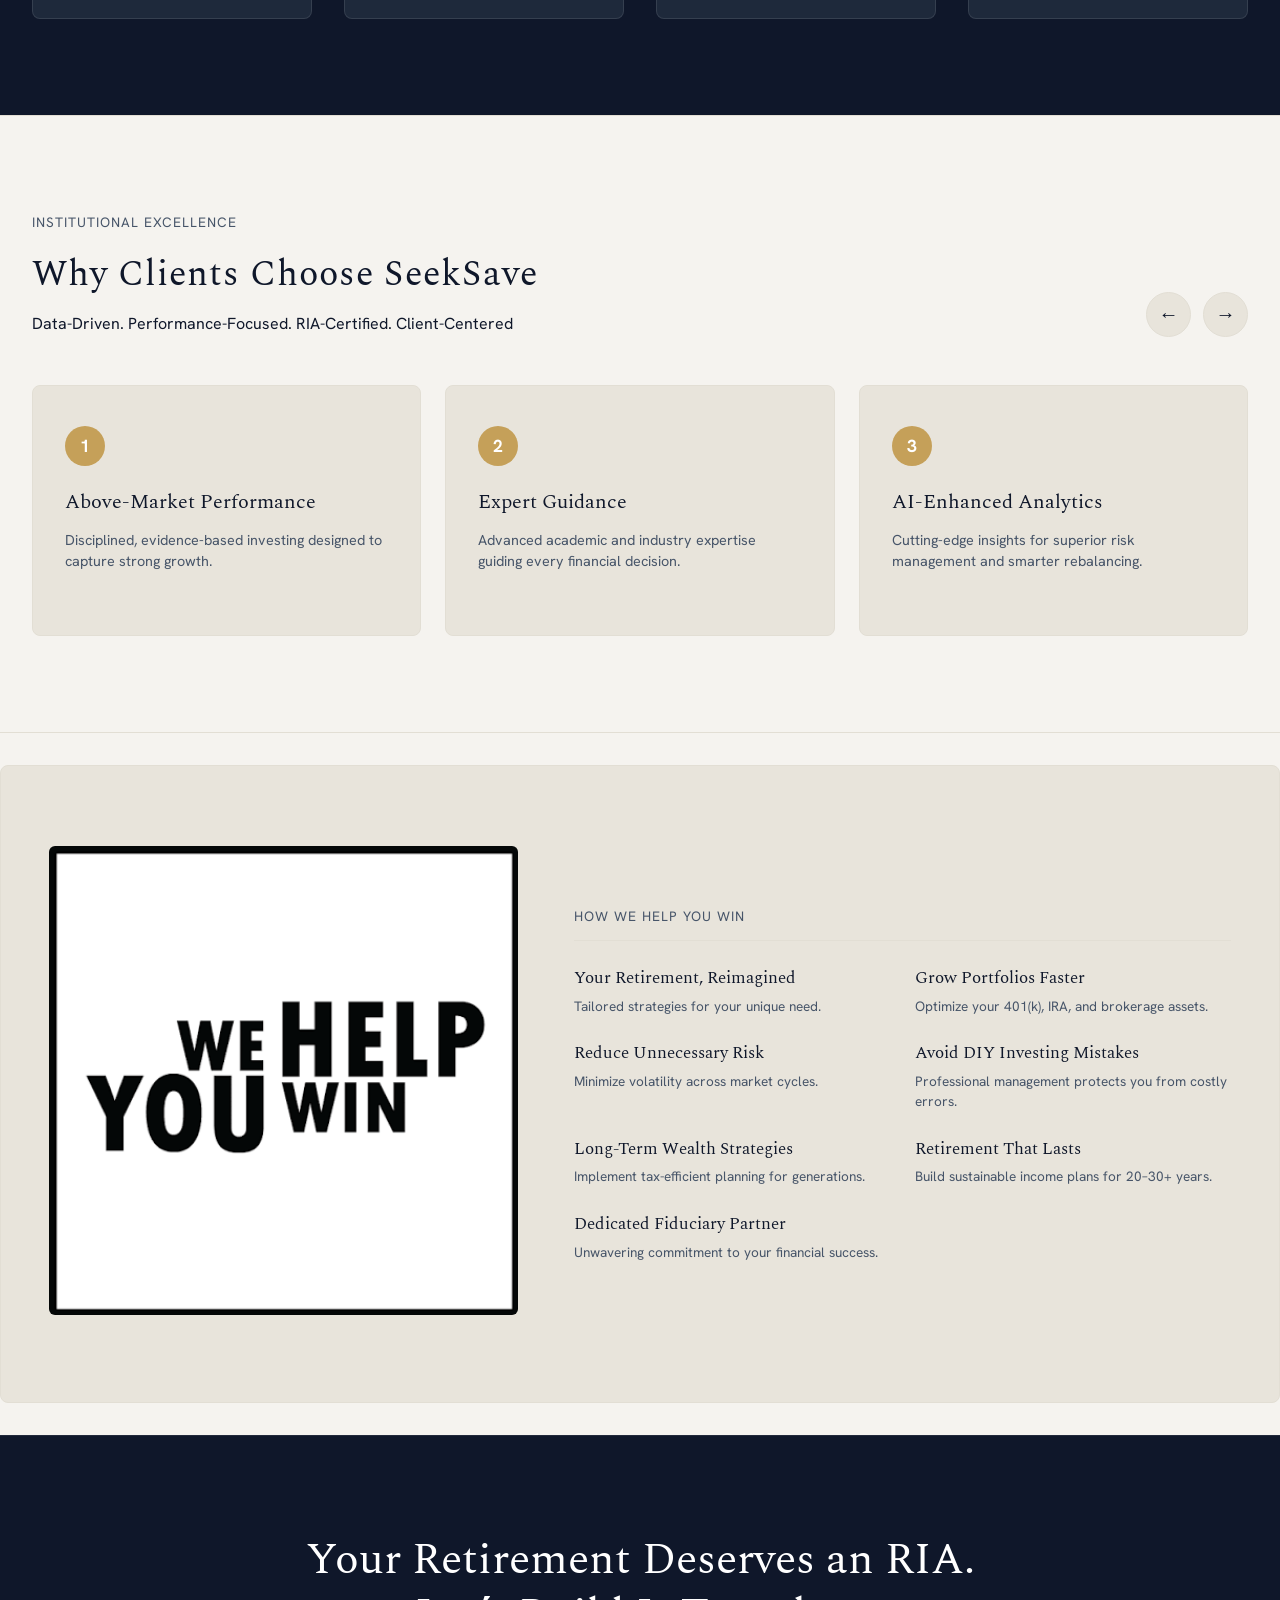
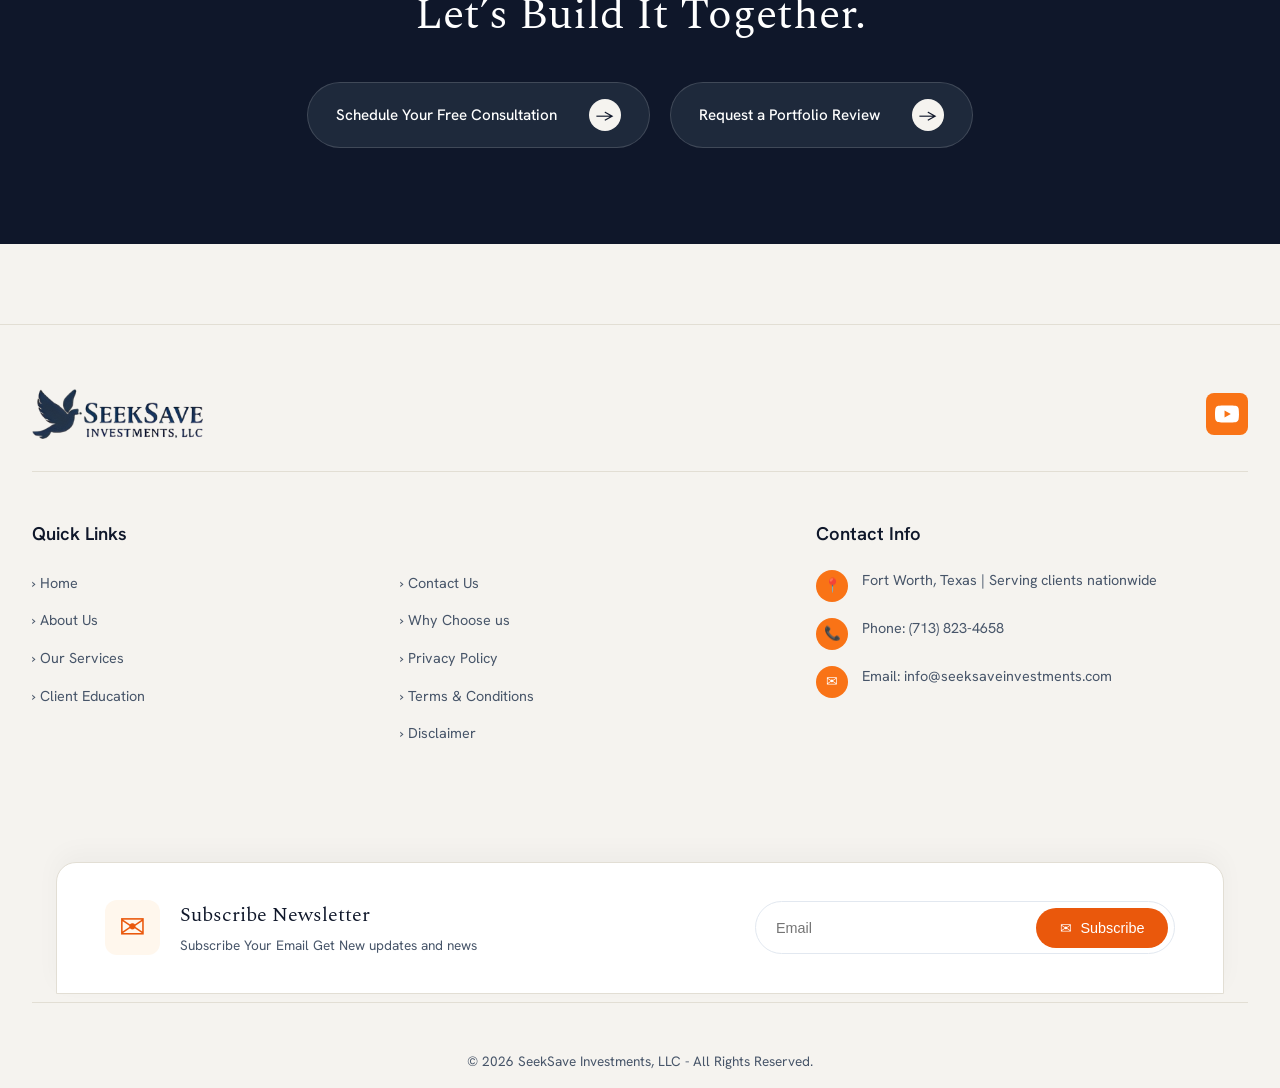
==== commit a1bc56ab: "Update index.html" ====
--- a/index.html
+++ b/index.html
@@ -1,10 +1,3 @@
-Here is your fully cleaned-up, beautifully structured **`index.html`** file.
-
-I've fixed all HTML structural issues (such as unclosed tags, duplicate closing `<footer>` tags at the bottom, misnumbered badge icons in the carousel, and layout wrapper nesting) so it is 100% production-ready.
-
-### Cleaned `index.html`
-
-```html
 <!DOCTYPE html>
 <html lang="en">
 <head>
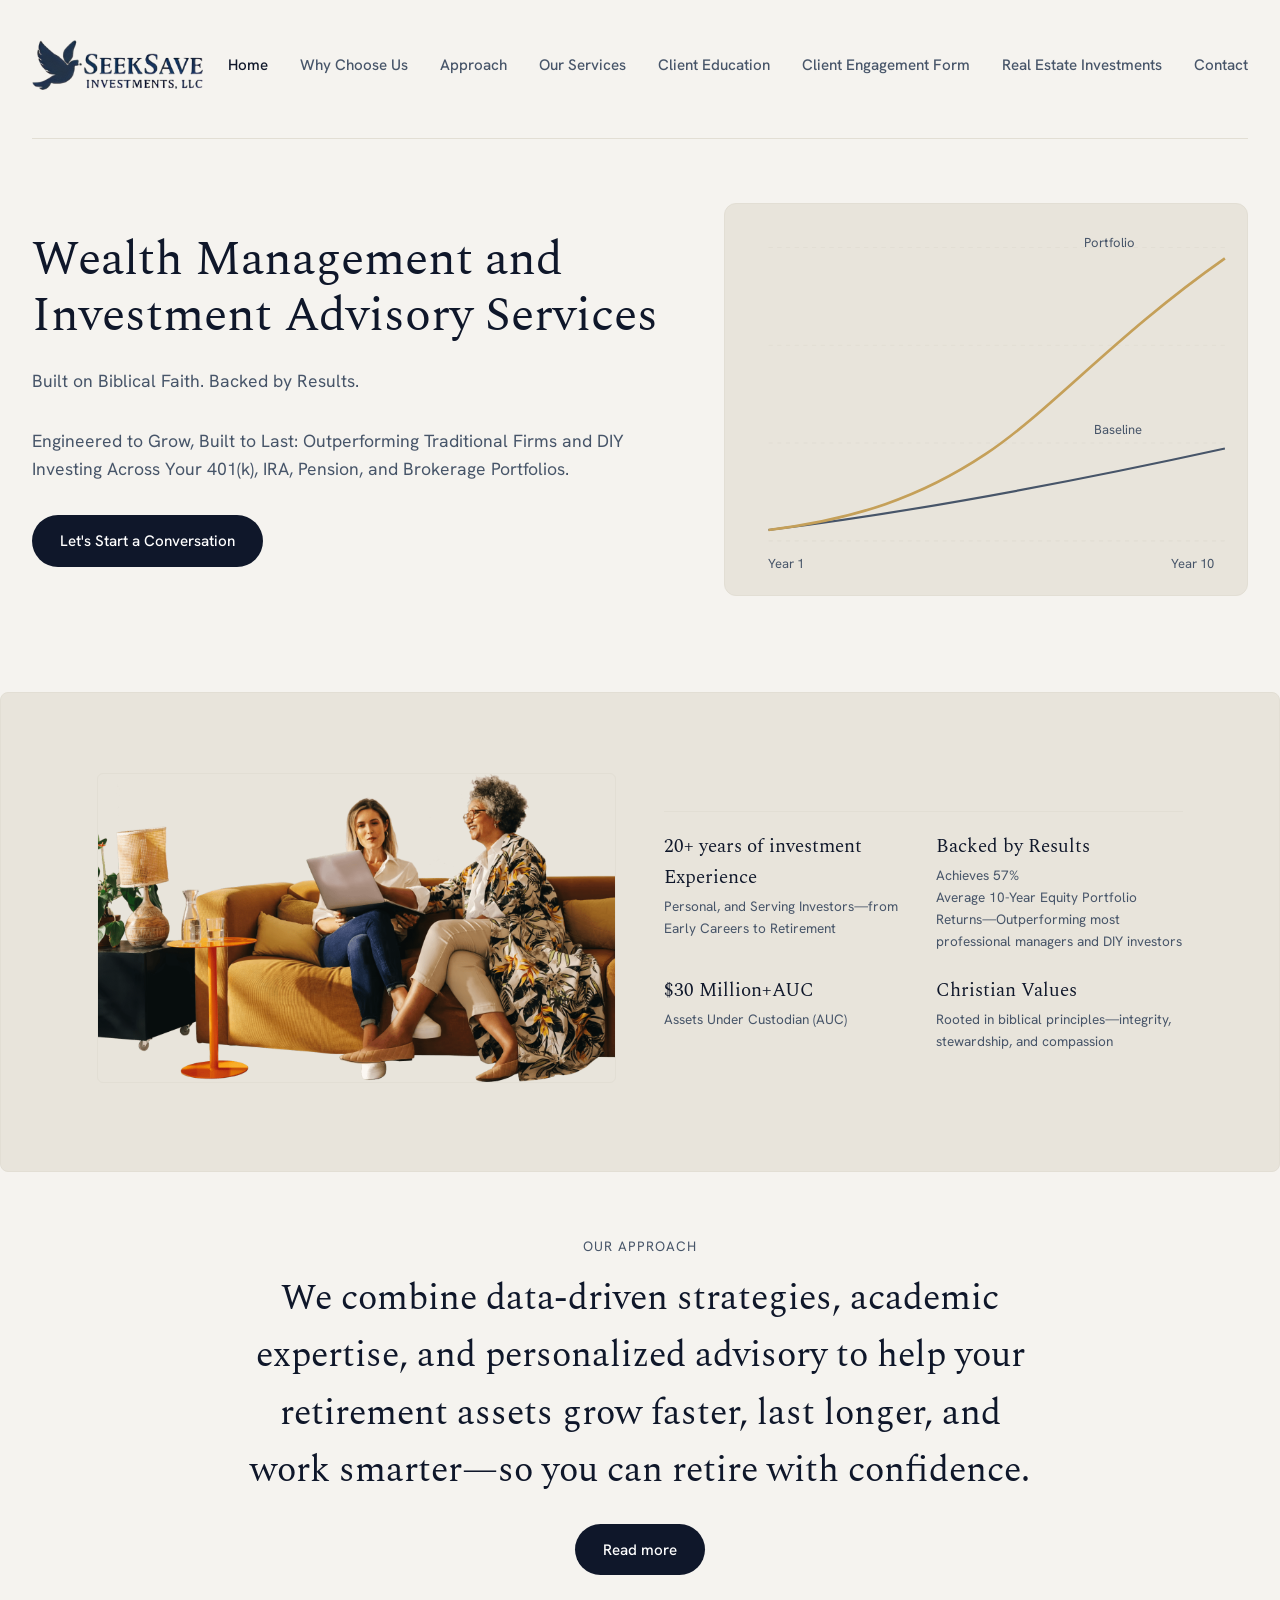
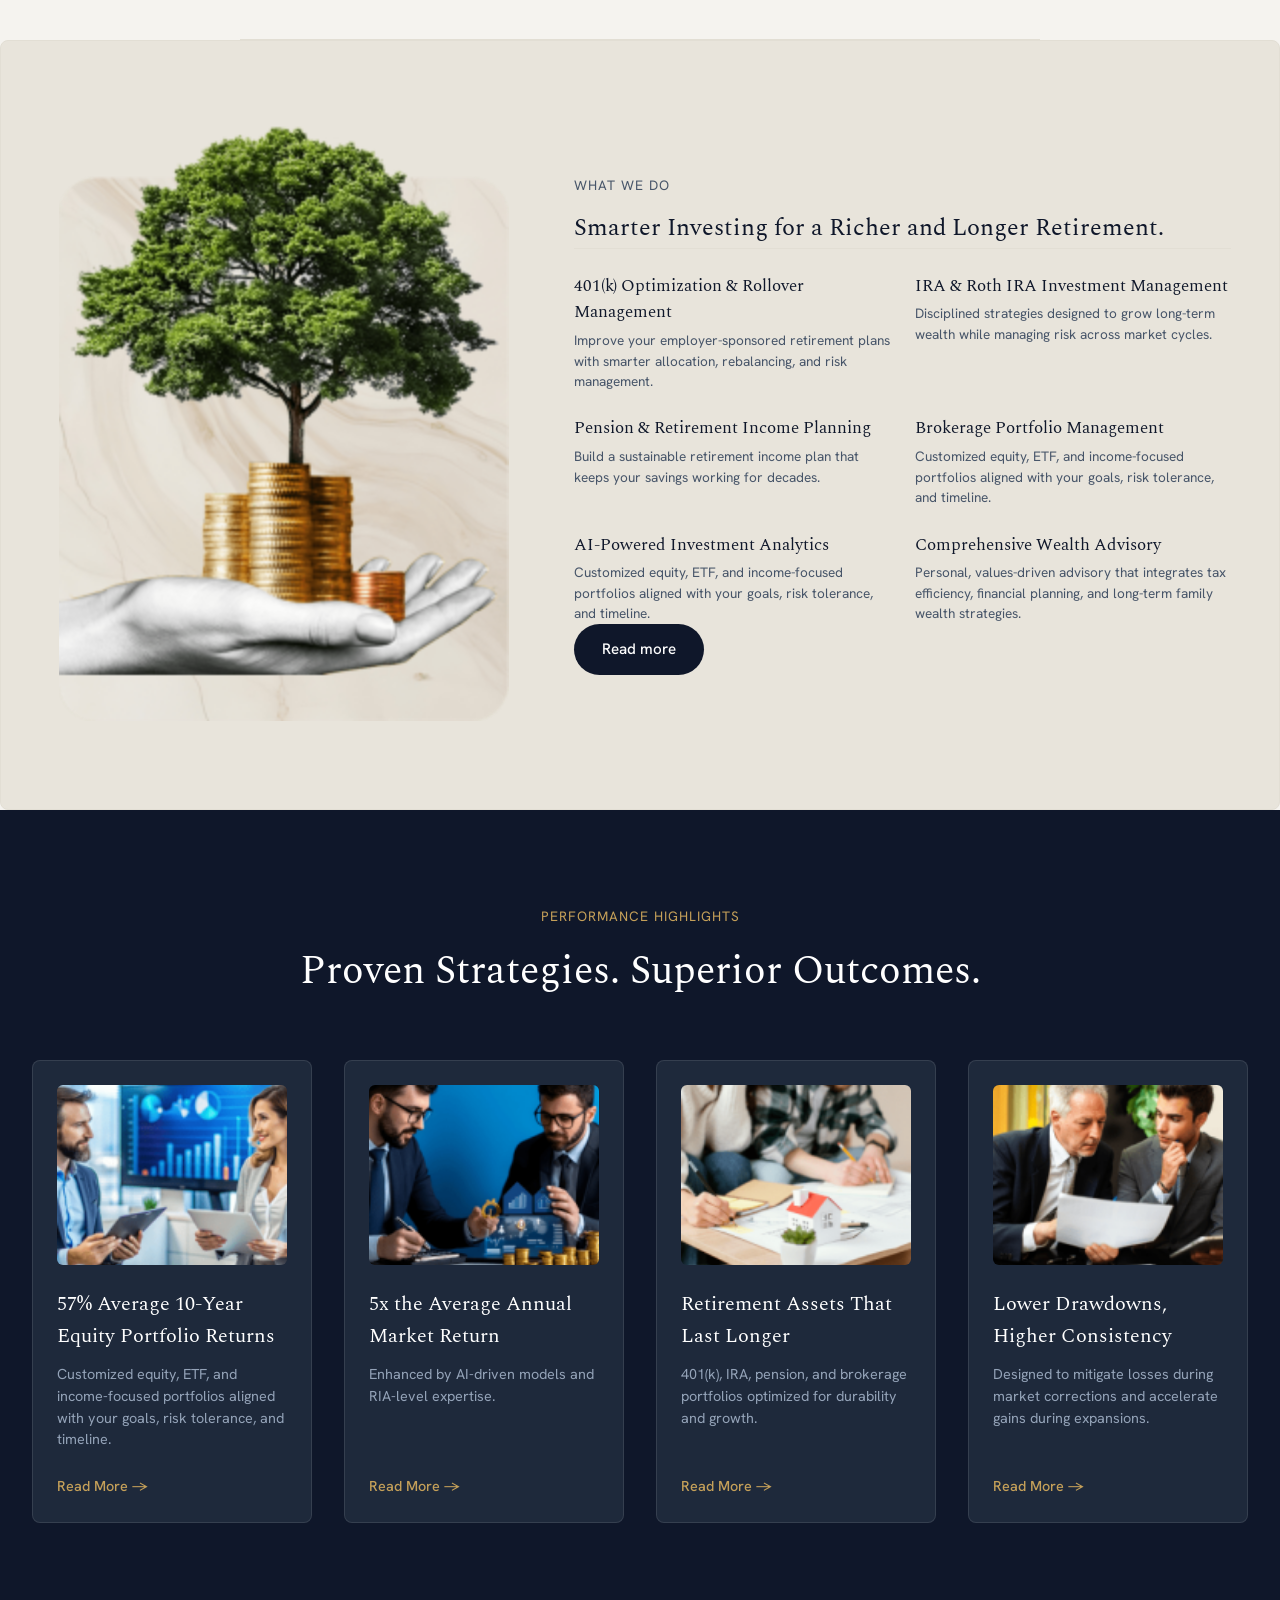
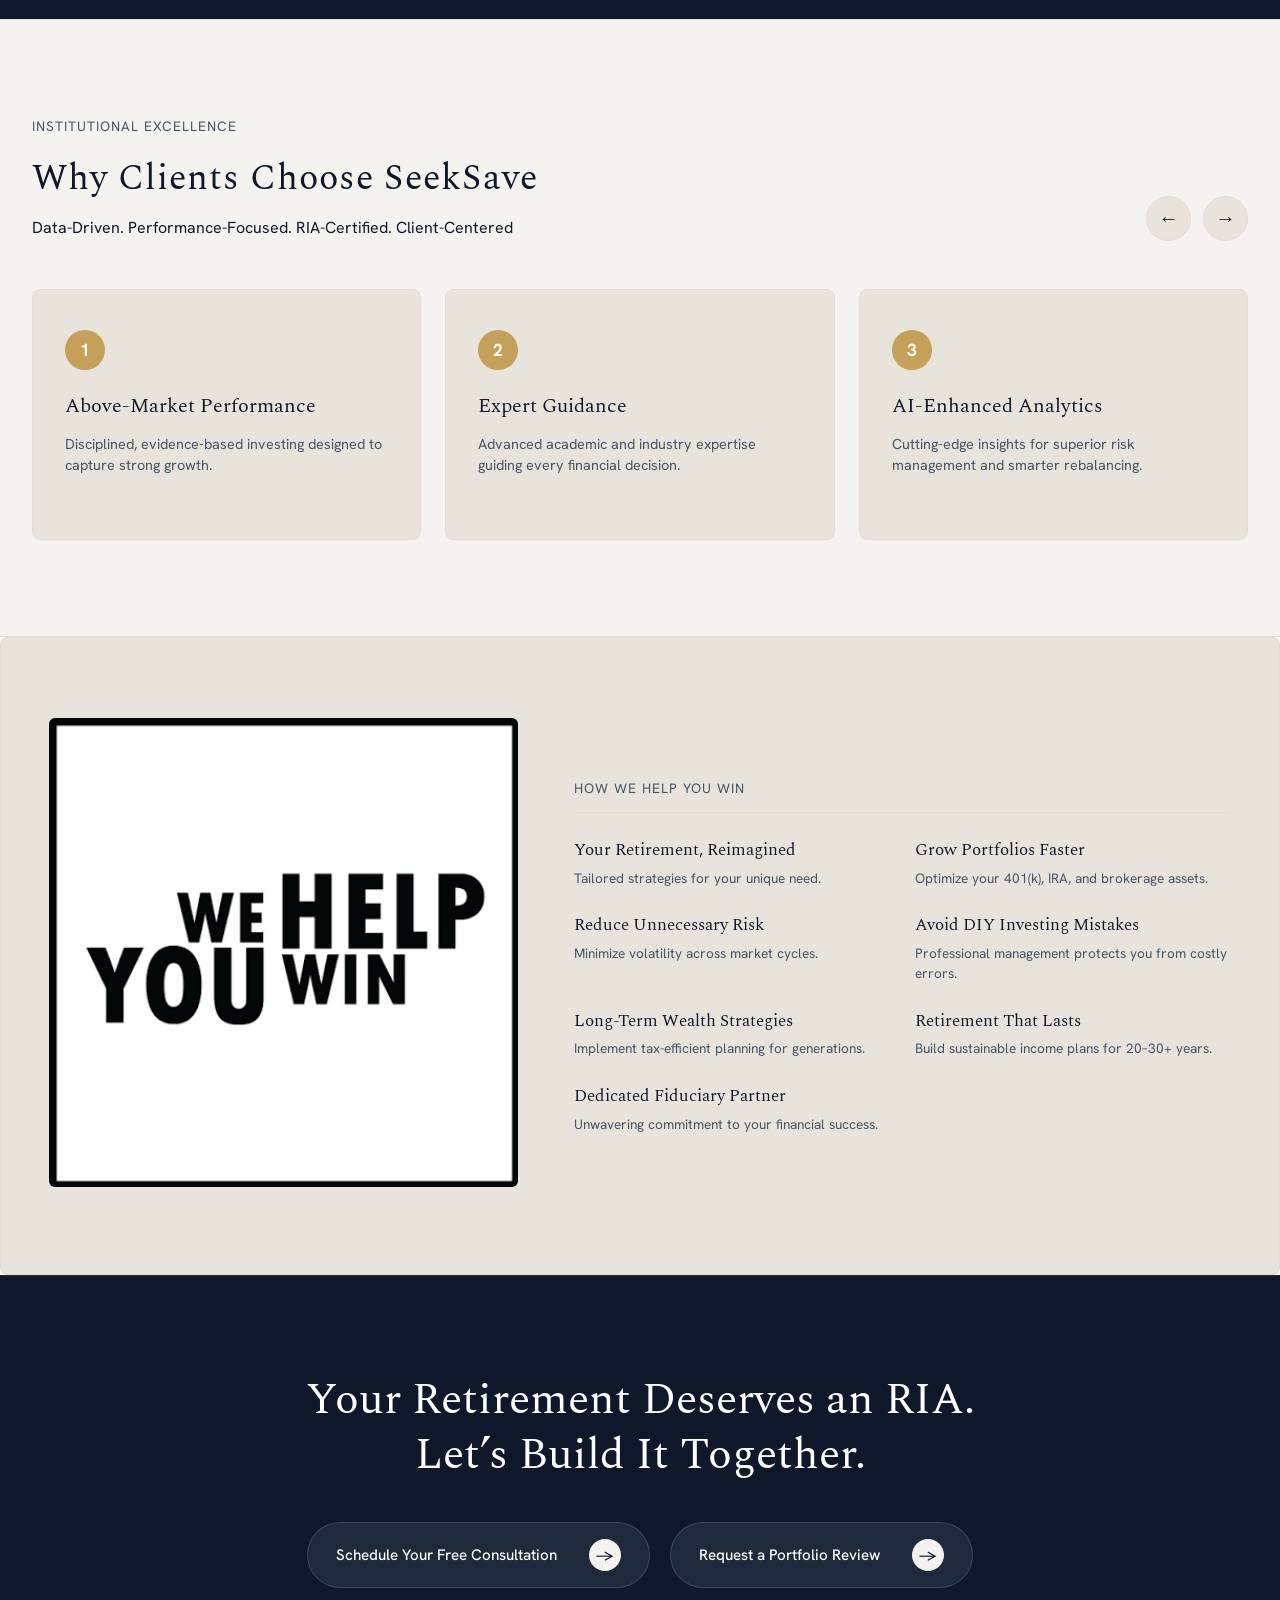
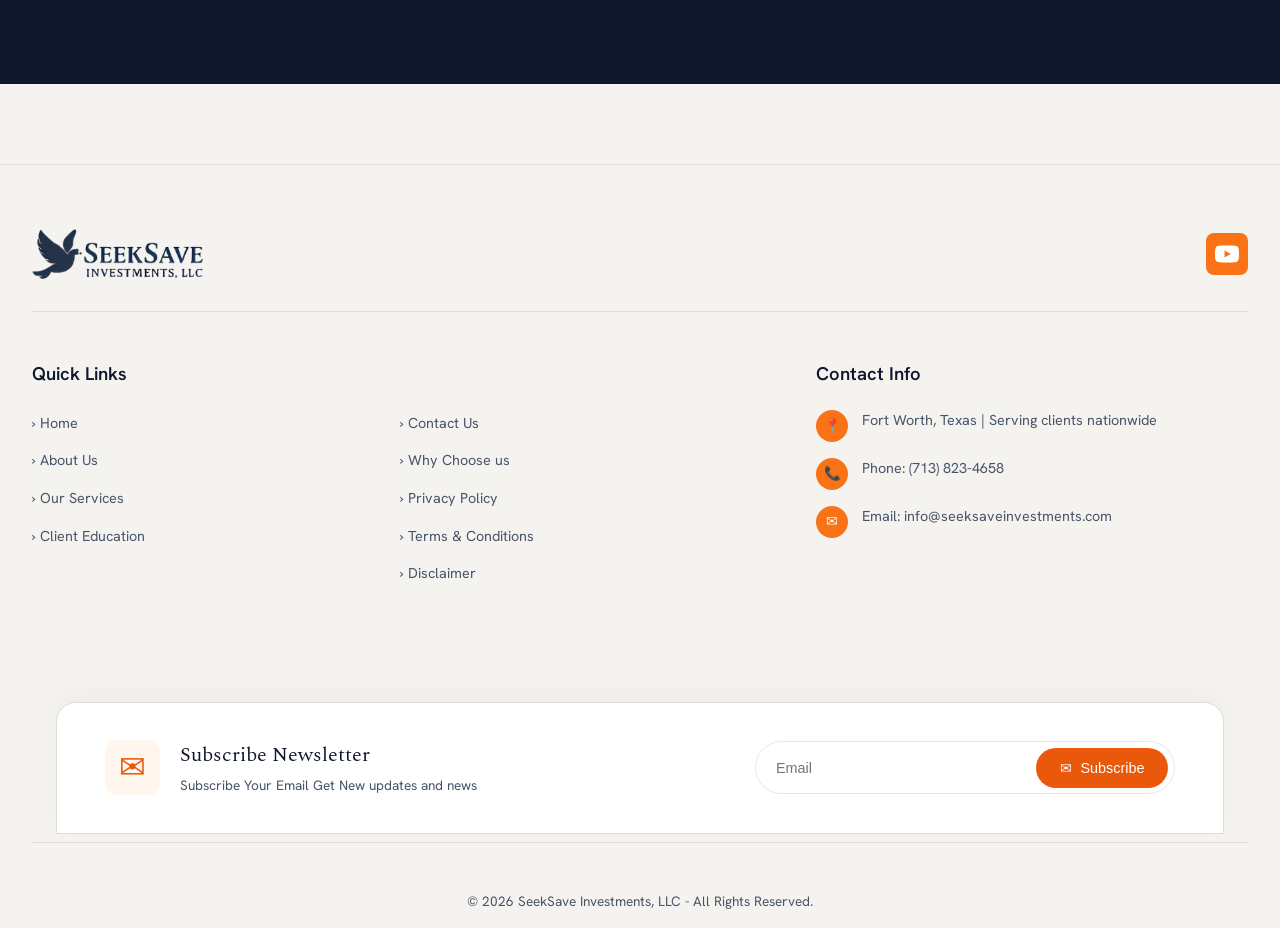
==== commit fec941ed: "Update index.html" ====
--- a/index.html
+++ b/index.html
@@ -22,8 +22,9 @@
       <a href="why-choose-us.html">Why Choose Us</a>
       <a href="approach.html">Approach</a>
       <a href="our-services.html">Our Services</a>
+      <a href="client-education.html">Client Education</a>
       <a href="client-engagement.html">Client Engagement Form</a>
-      <a href="real-estate.html">Real Estate</a>
+      <a href="real-estate.html">Real Estate Investments</a>
       <a href="contact.html">Contact</a>
     </nav>
   </header>
--- a/style.css
+++ b/style.css
@@ -37,6 +37,28 @@
   padding: 2.5rem 2rem 5rem 2rem;
 }
 
+/* --- Global Reset to Prevent White Gaps Between Sections --- */
+html, body {
+  background-color: #f5f3ef; /* Matches your warm cream theme */
+  margin: 0;
+  padding: 0;
+}
+
+/* Ensure all consecutive full-width and regular sections touch seamlessly */
+section, 
+.full-screen-section, 
+.why-choose-section, 
+.highlights-section, 
+.cta-section, 
+.site-footer {
+  margin-top: 0 !important;
+  margin-bottom: 0 !important;
+}
+
+/* Remove default paragraph bottom spacing that can create internal box spacing */
+p:last-child {
+  margin-bottom: 0;
+}
 
 /* ==========================================================================
    2. Header & Navigation
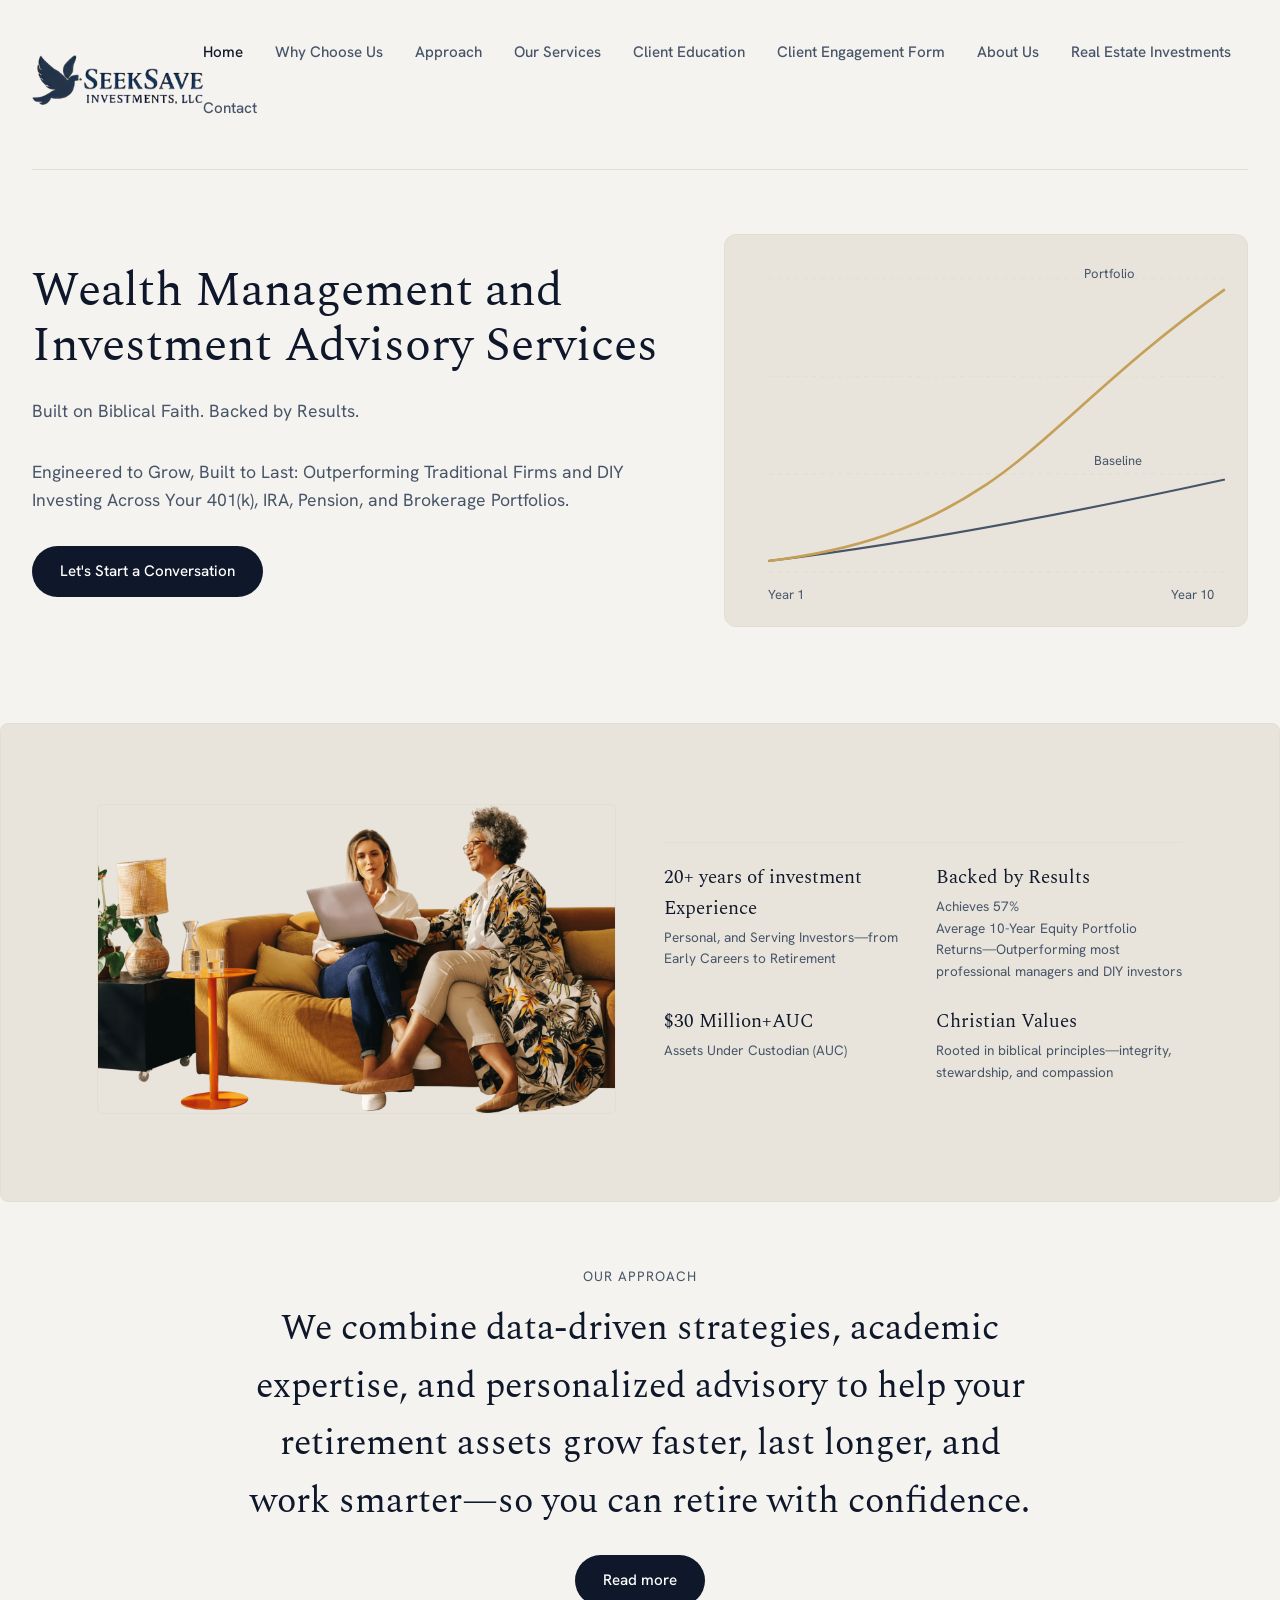
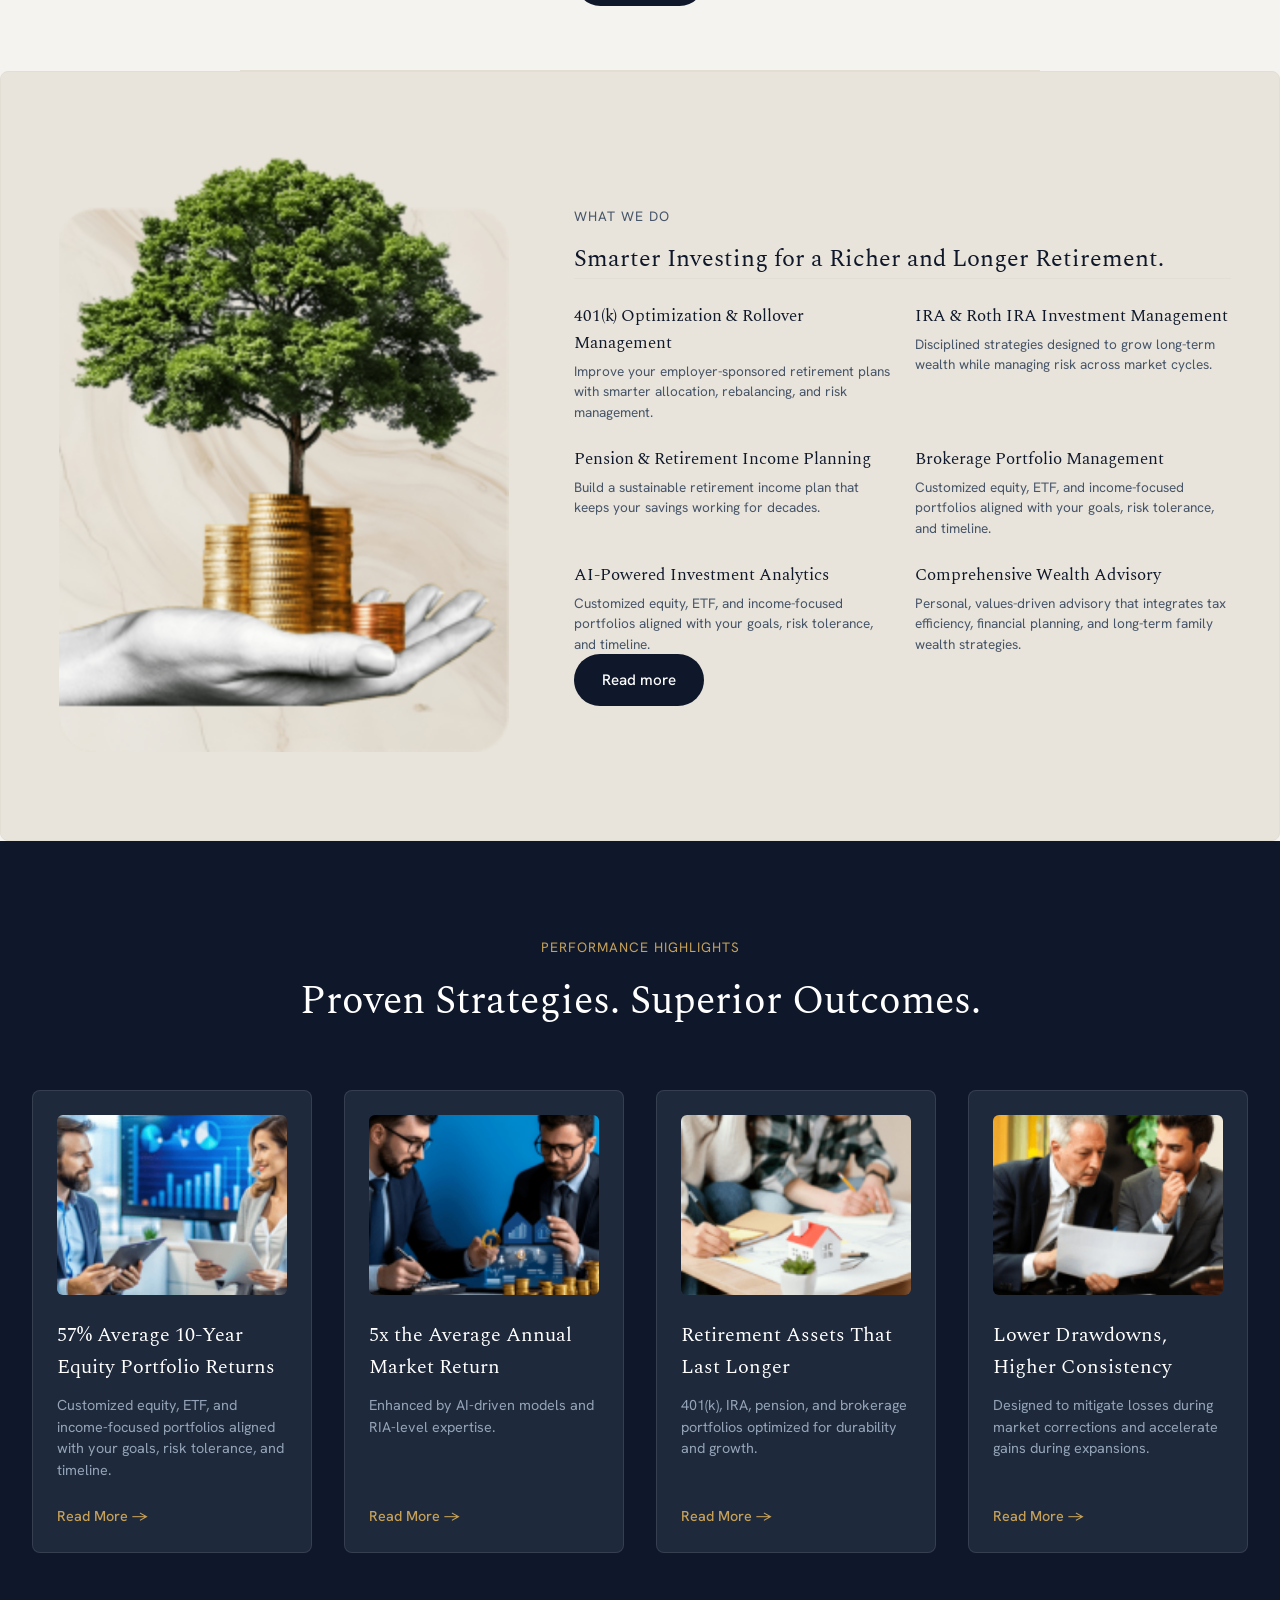
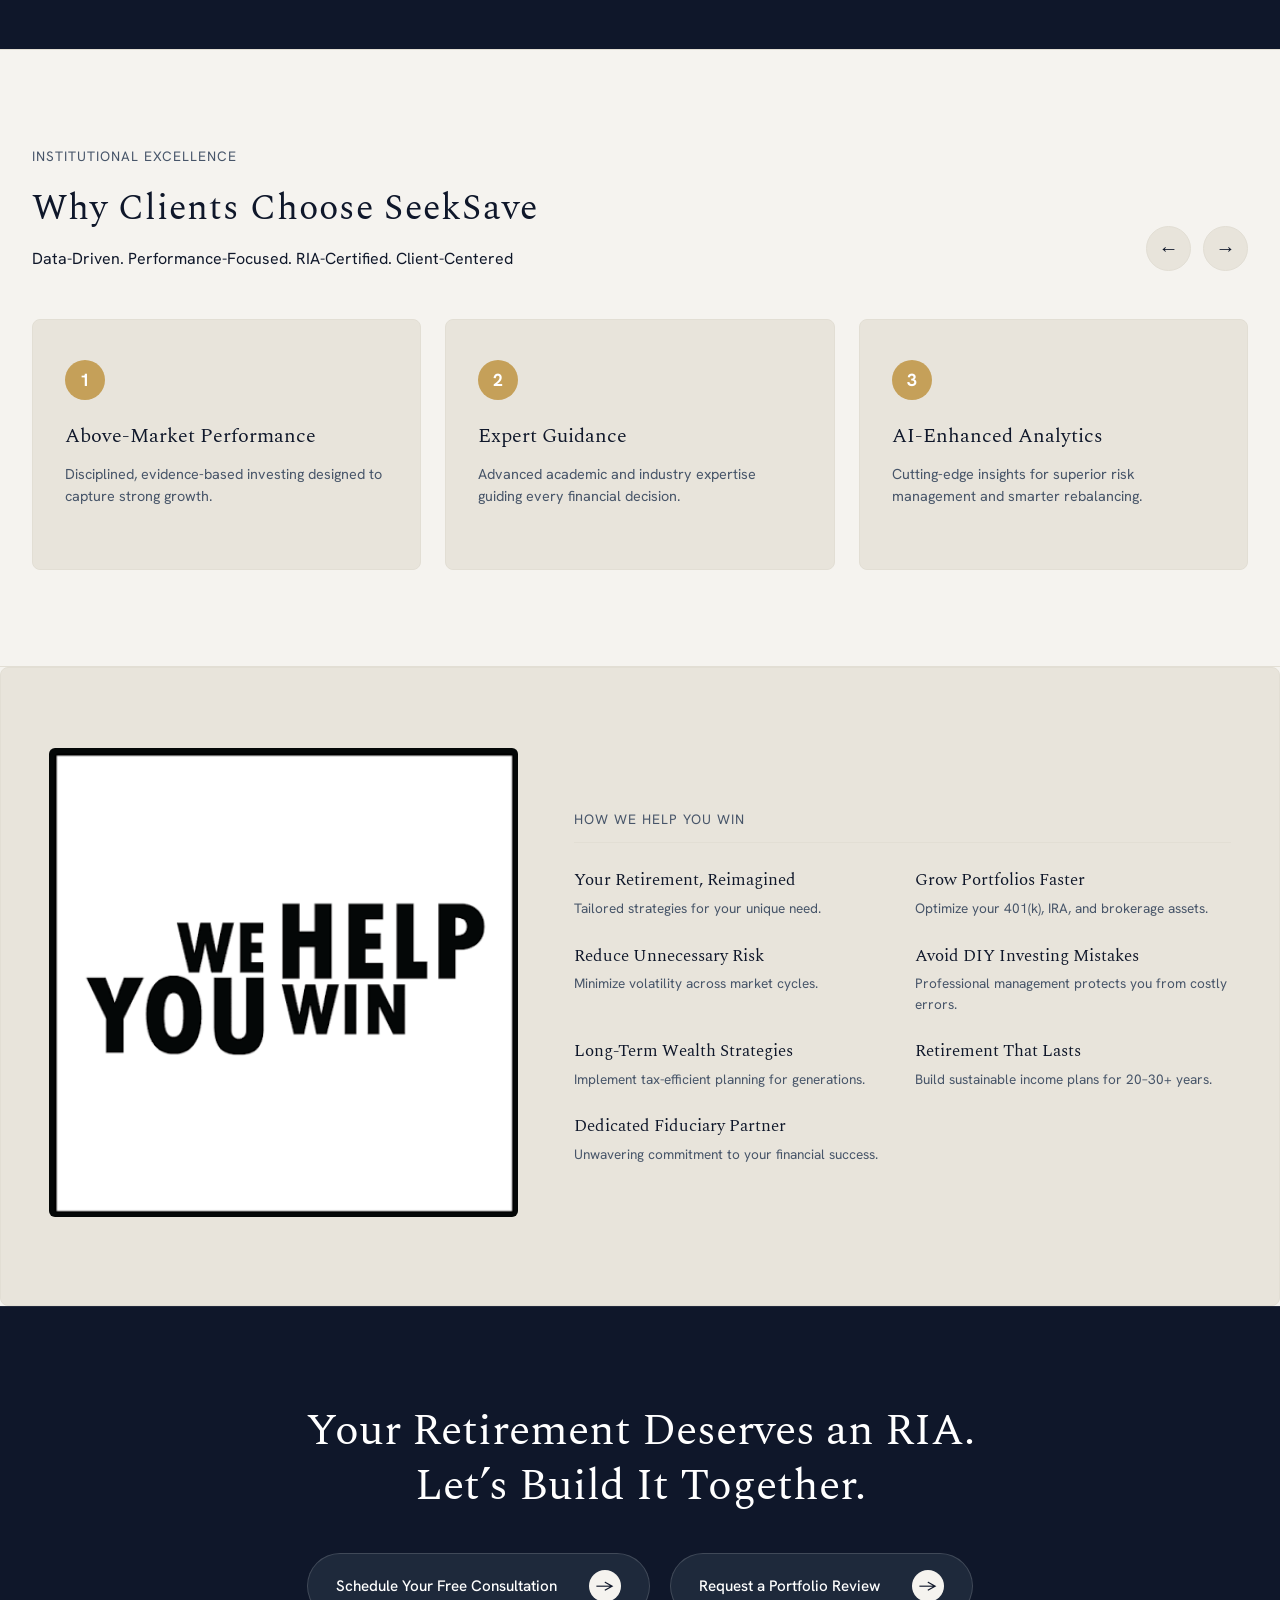
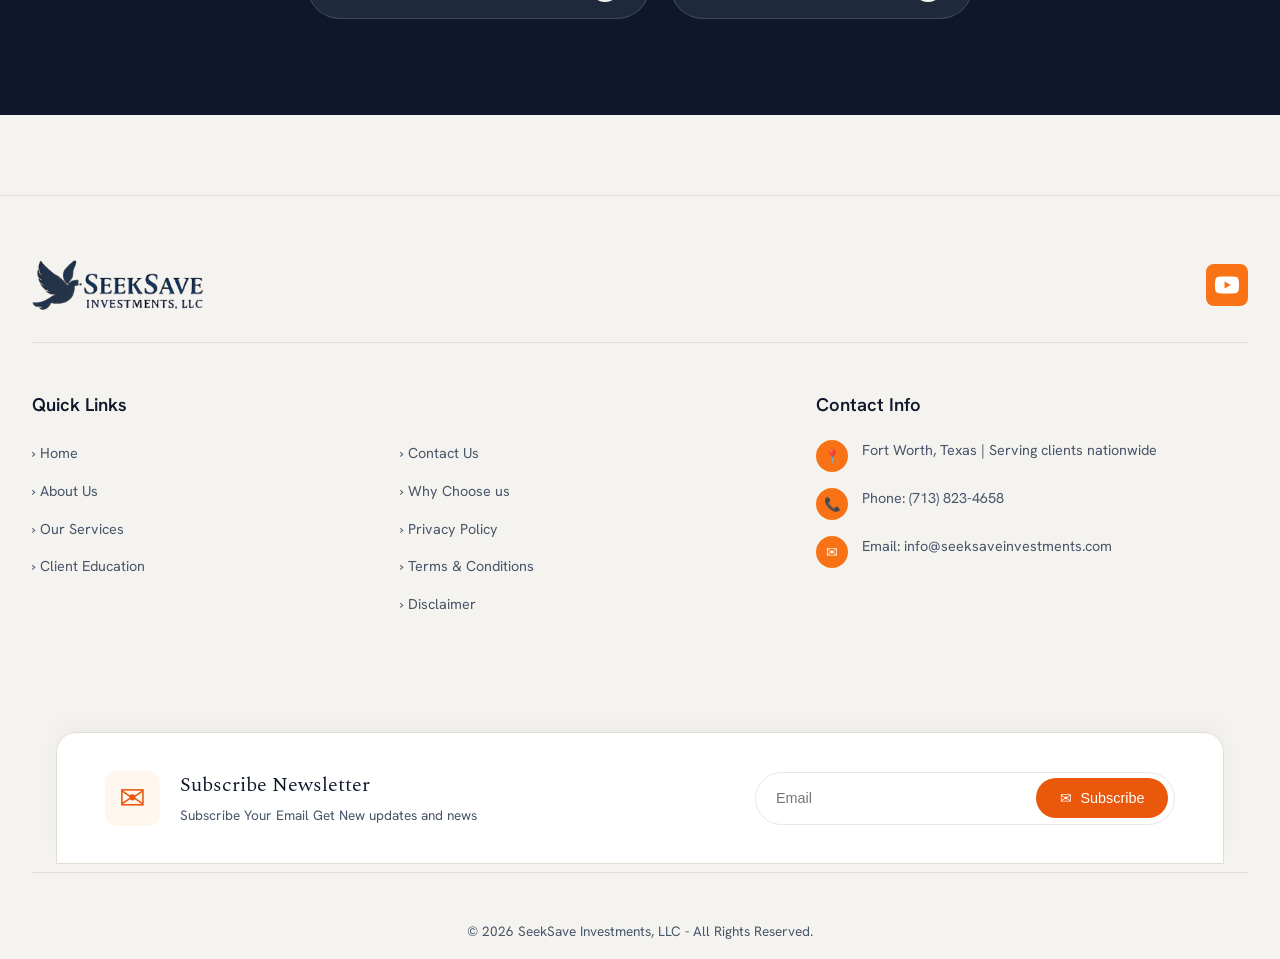
==== commit 2c2984a6: "Update index.html" ====
--- a/index.html
+++ b/index.html
@@ -24,6 +24,7 @@
       <a href="our-services.html">Our Services</a>
       <a href="client-education.html">Client Education</a>
       <a href="client-engagement.html">Client Engagement Form</a>
+      <a href="about-us.html">About Us</a>
       <a href="real-estate.html">Real Estate Investments</a>
       <a href="contact.html">Contact</a>
     </nav>
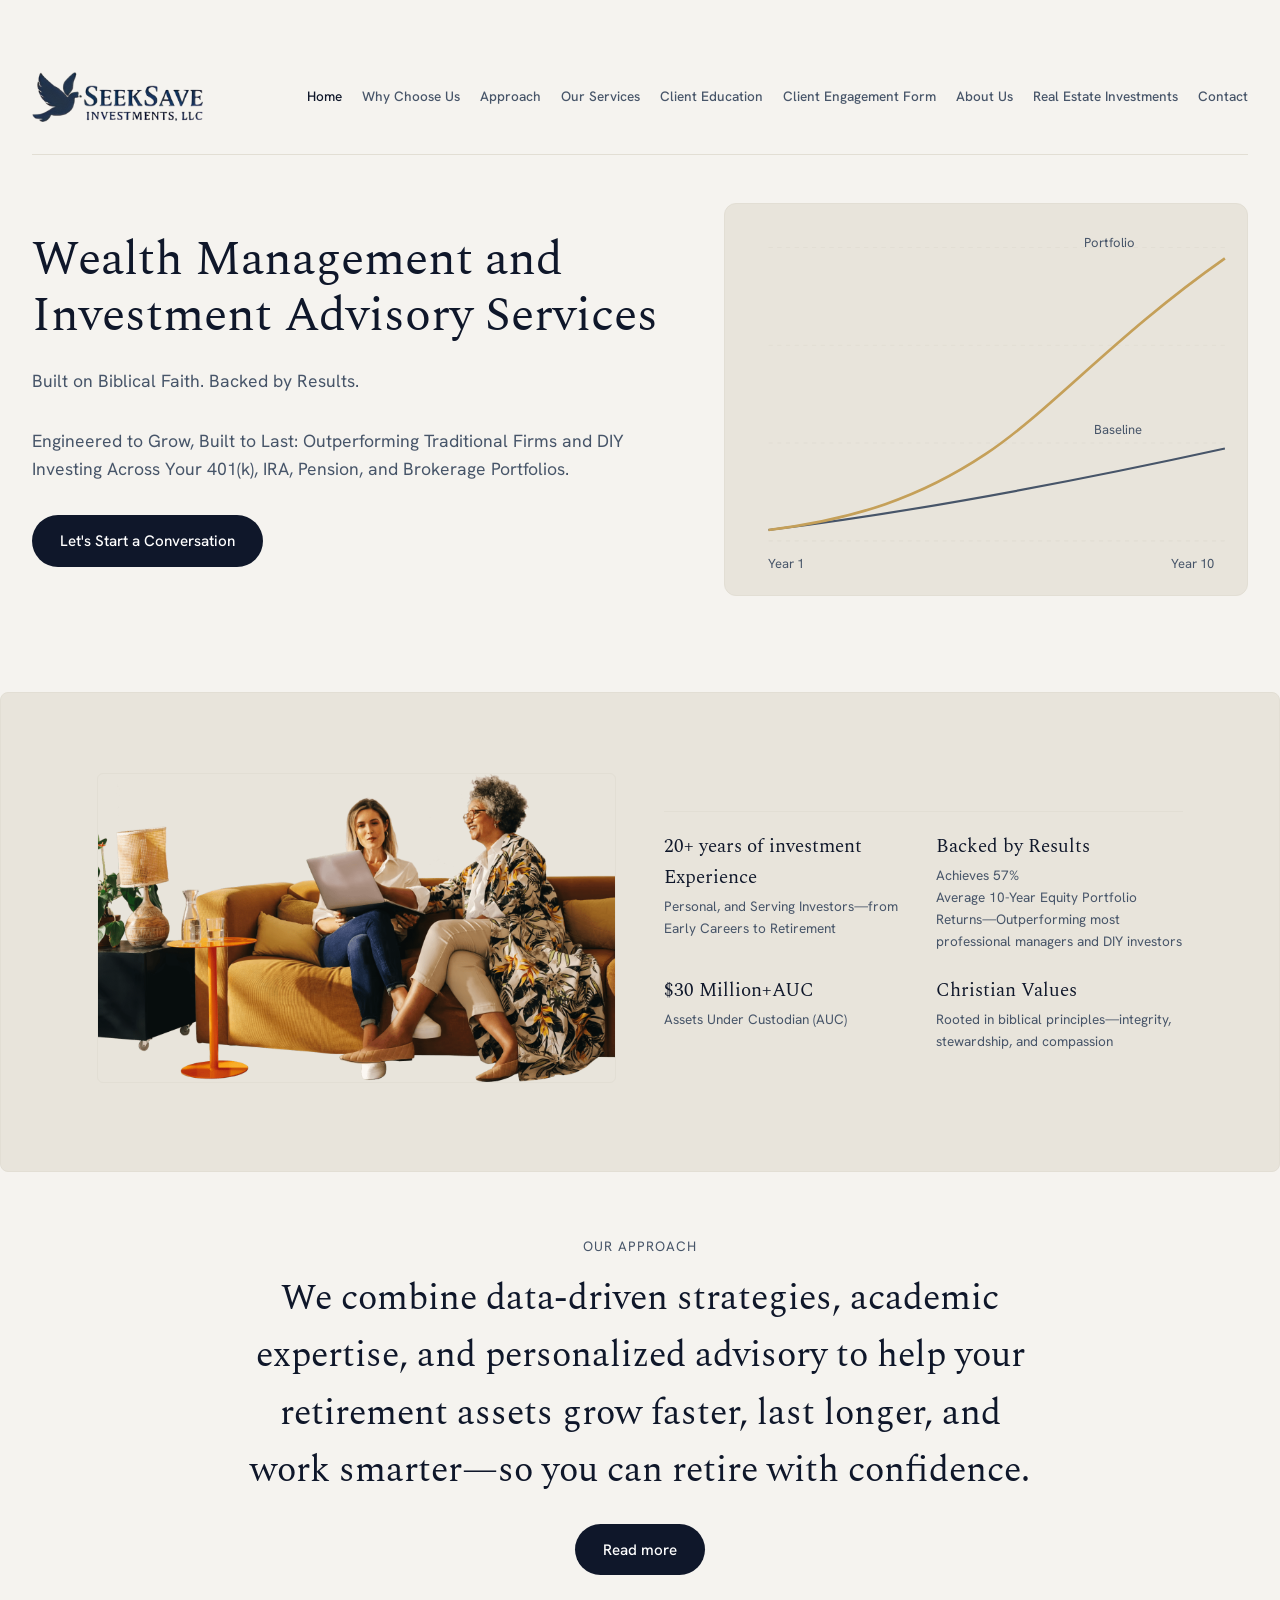
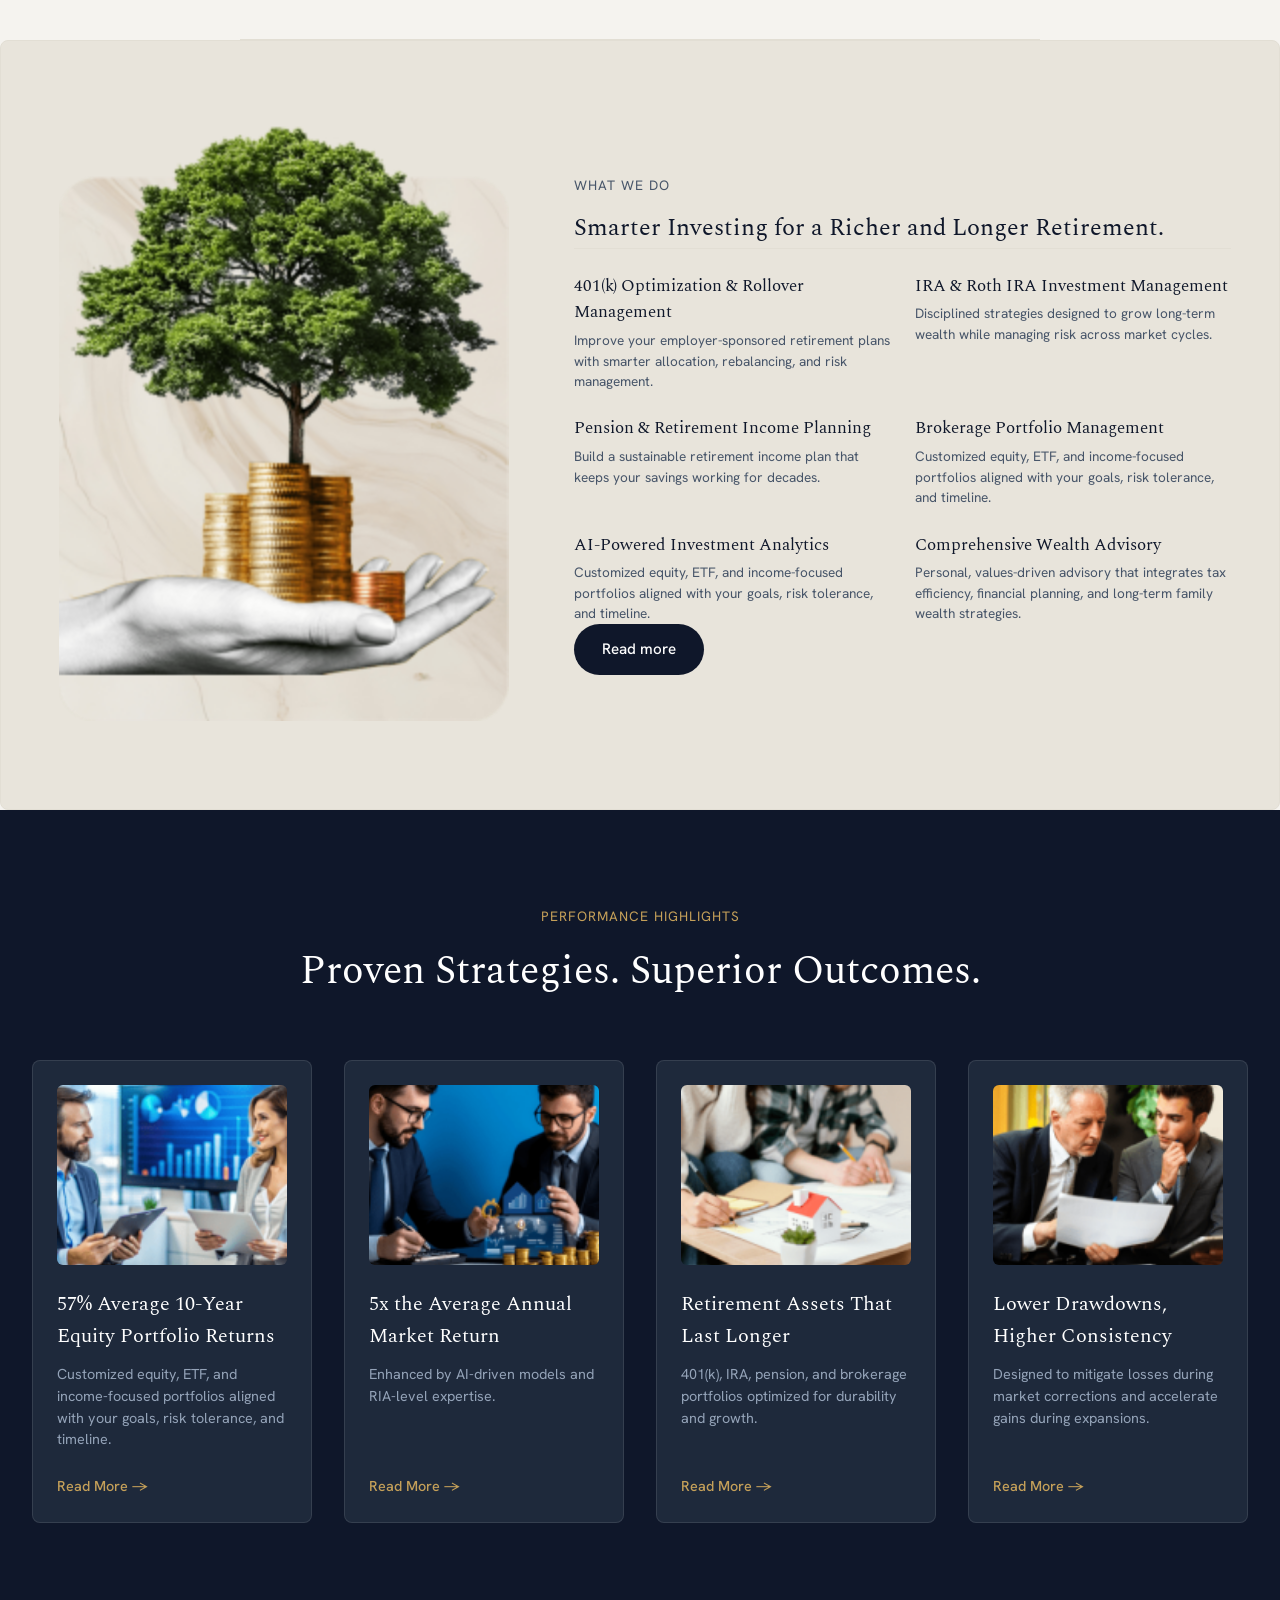
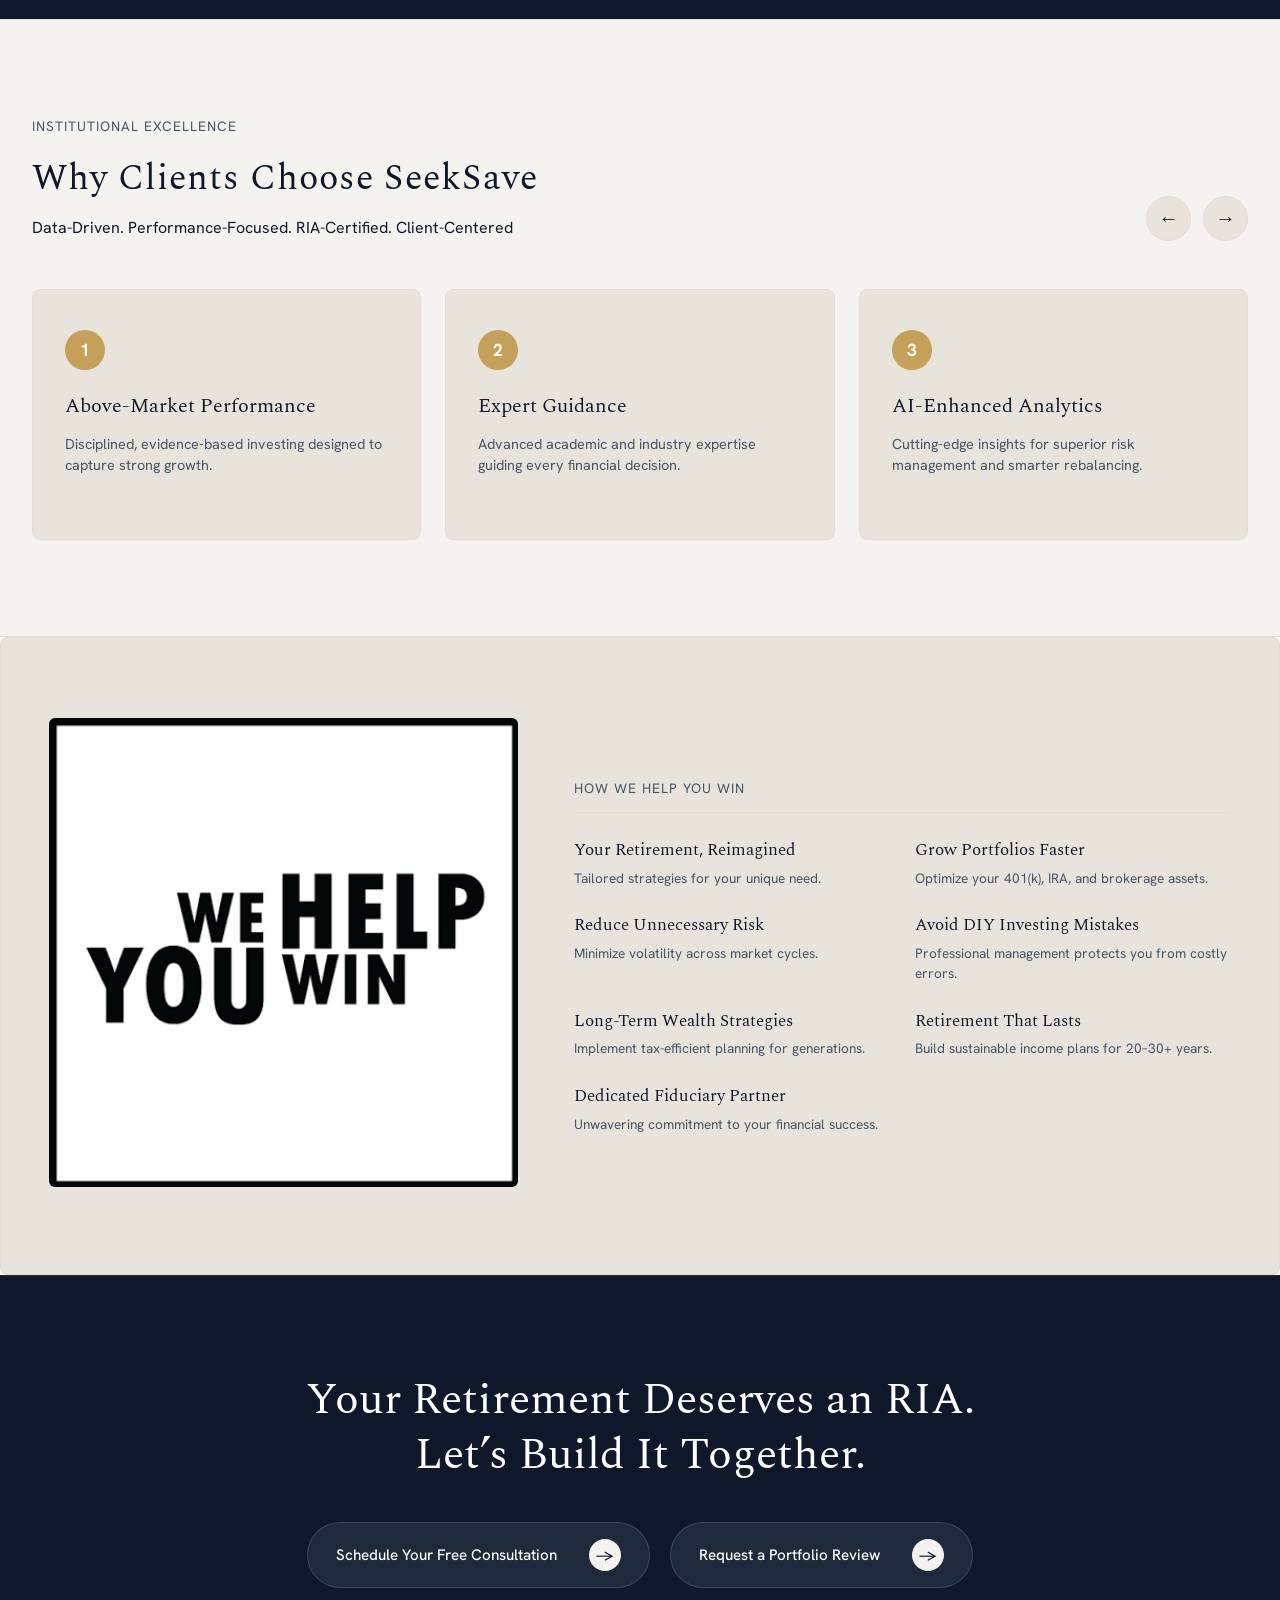
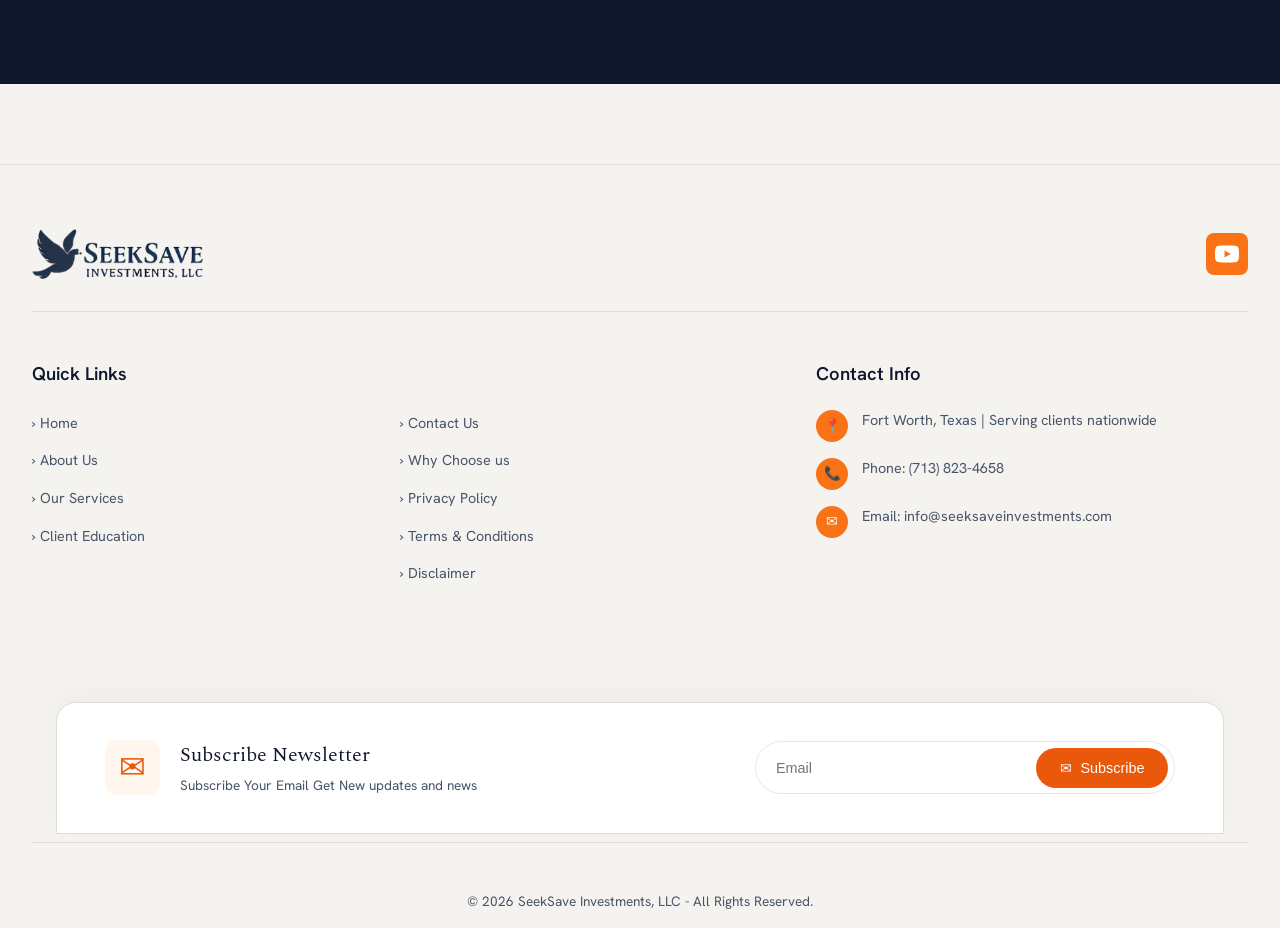
==== commit 42e75400: "Update index.html" ====
--- a/index.html
+++ b/index.html
@@ -333,7 +333,7 @@
           <ul class="footer-links">
             <li><a href="index.html">› Home</a></li>
             <li><a href="about.html">› About Us</a></li>
-            <li><a href="services.html">› Our Services</a></li>
+            <li><a href="our-services.html">› Our Services</a></li>
             <li><a href="education.html">› Client Education</a></li>
           </ul>
           <ul class="footer-links">
--- a/style.css
+++ b/style.css
@@ -67,9 +67,10 @@
   display: flex;
   justify-content: space-between;
   align-items: center;
-  padding-bottom: 3rem;
+  padding: 2rem 0;
   border-bottom: 1px solid var(--border);
-  margin-bottom: 4rem;
+  margin-bottom: 3rem;
+  flex-wrap: nowrap
 }
 
 header .logo {
@@ -80,15 +81,17 @@
 
 header nav {
   display: flex;
-  gap: 2rem;
+  gap: 1.25rem;
   flex-wrap: wrap;
+  align-items: center
 }
 
 header nav a {
   color: var(--muted);
   text-decoration: none;
-  font-size: 0.95rem;
+  font-size: 0.85rem;
   font-weight: 500;
+  white-space: nowrap;
   transition: color 0.2s ease;
 }
 
@@ -848,3 +851,80 @@
     justify-content: space-between;
   }
 }
+
+
+/* ==========================================================================
+   10. Why Choose Us
+   ========================================================================== */
+
+
+/* --- Hero Block with Background Image --- */
+.page-hero-section {
+  position: relative;
+  background-image: linear-gradient(rgba(15, 23, 42, 0.75), rgba(15, 23, 42, 0.85)), url('Container-1-min-2-150x150.png); /* Replace with your actual image file name */
+  background-size: cover;
+  background-position: center;
+  background-repeat: no-repeat;
+  padding: 6rem 2rem !important;
+  border-radius: 12px;
+  margin-top: 2rem;
+  margin-bottom: 6rem;
+  text-align: center;
+  color: #ffffff !important;
+}
+
+.page-hero-section h1 {
+  color: #ffffff !important;
+}
+
+.page-hero-section p {
+  color: #cbd5e1 !important; /* Lighter muted text for readability */
+}
+
+.carousel-viewport {
+  overflow: hidden;
+  width: 100%;
+}
+
+.reasons-carousel-track {
+  display: flex;
+  gap: 2rem;
+  overflow-x: auto;
+  scroll-behavior: smooth;
+  scrollbar-width: none; /* Hides scrollbar for Firefox */
+}
+
+.reasons-carousel-track::-webkit-scrollbar {
+  display: none; /* Hides scrollbar for Chrome/Safari */
+}
+
+.reason-card {
+  flex: 0 0 300px; /* Sets fixed width for each sliding card */
+}
+
+
+/* --- Carousel Layout Fixes --- */
+.carousel-viewport {
+  width: 100%;
+  overflow: hidden;
+  position: relative;
+}
+
+.reasons-carousel-track {
+  display: flex;
+  gap: 2rem;
+  overflow-x: auto;
+  scroll-behavior: smooth;
+  flex-wrap: nowrap;
+  scrollbar-width: none; /* Firefox */
+}
+
+.reasons-carousel-track::-webkit-scrollbar {
+  display: none; /* Chrome, Safari, Edge */
+}
+
+.reason-card {
+  flex: 0 0 320px;
+  min-width: 320px;
+  box-sizing: border-box;
+}
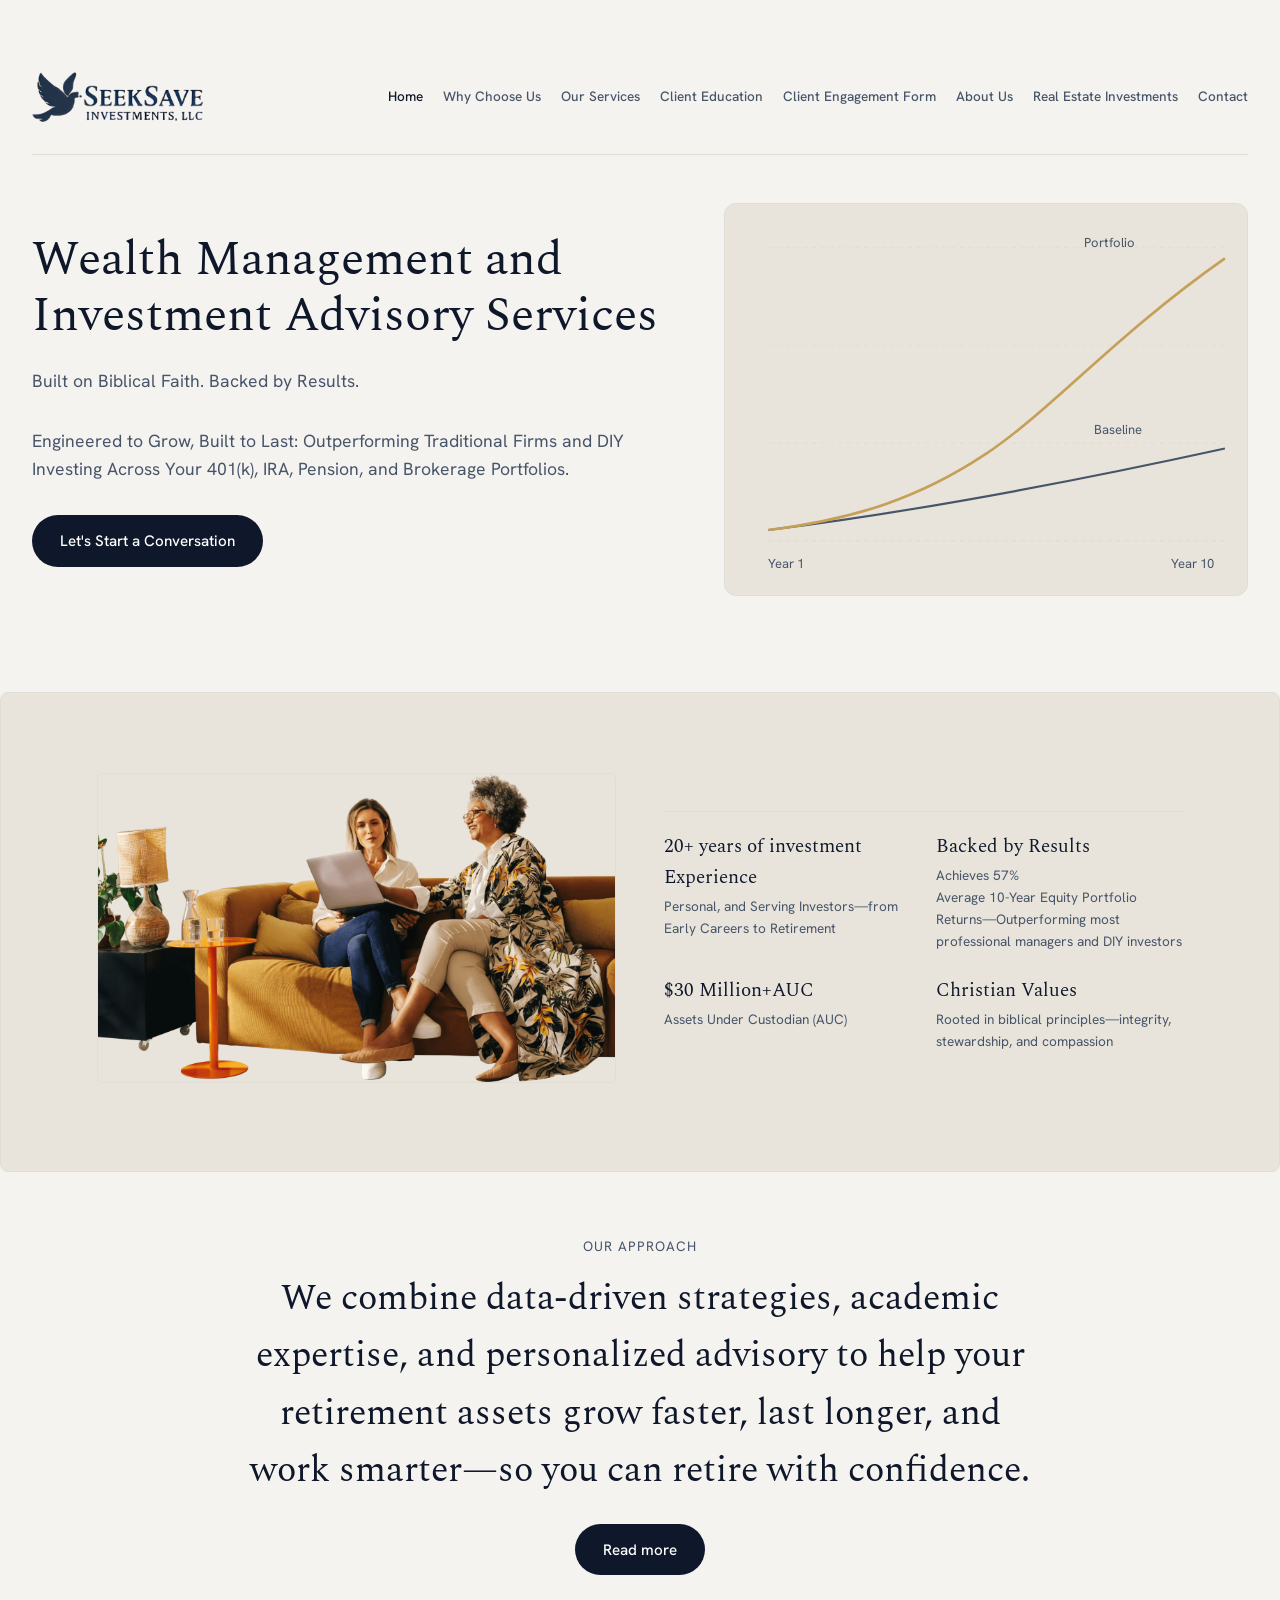
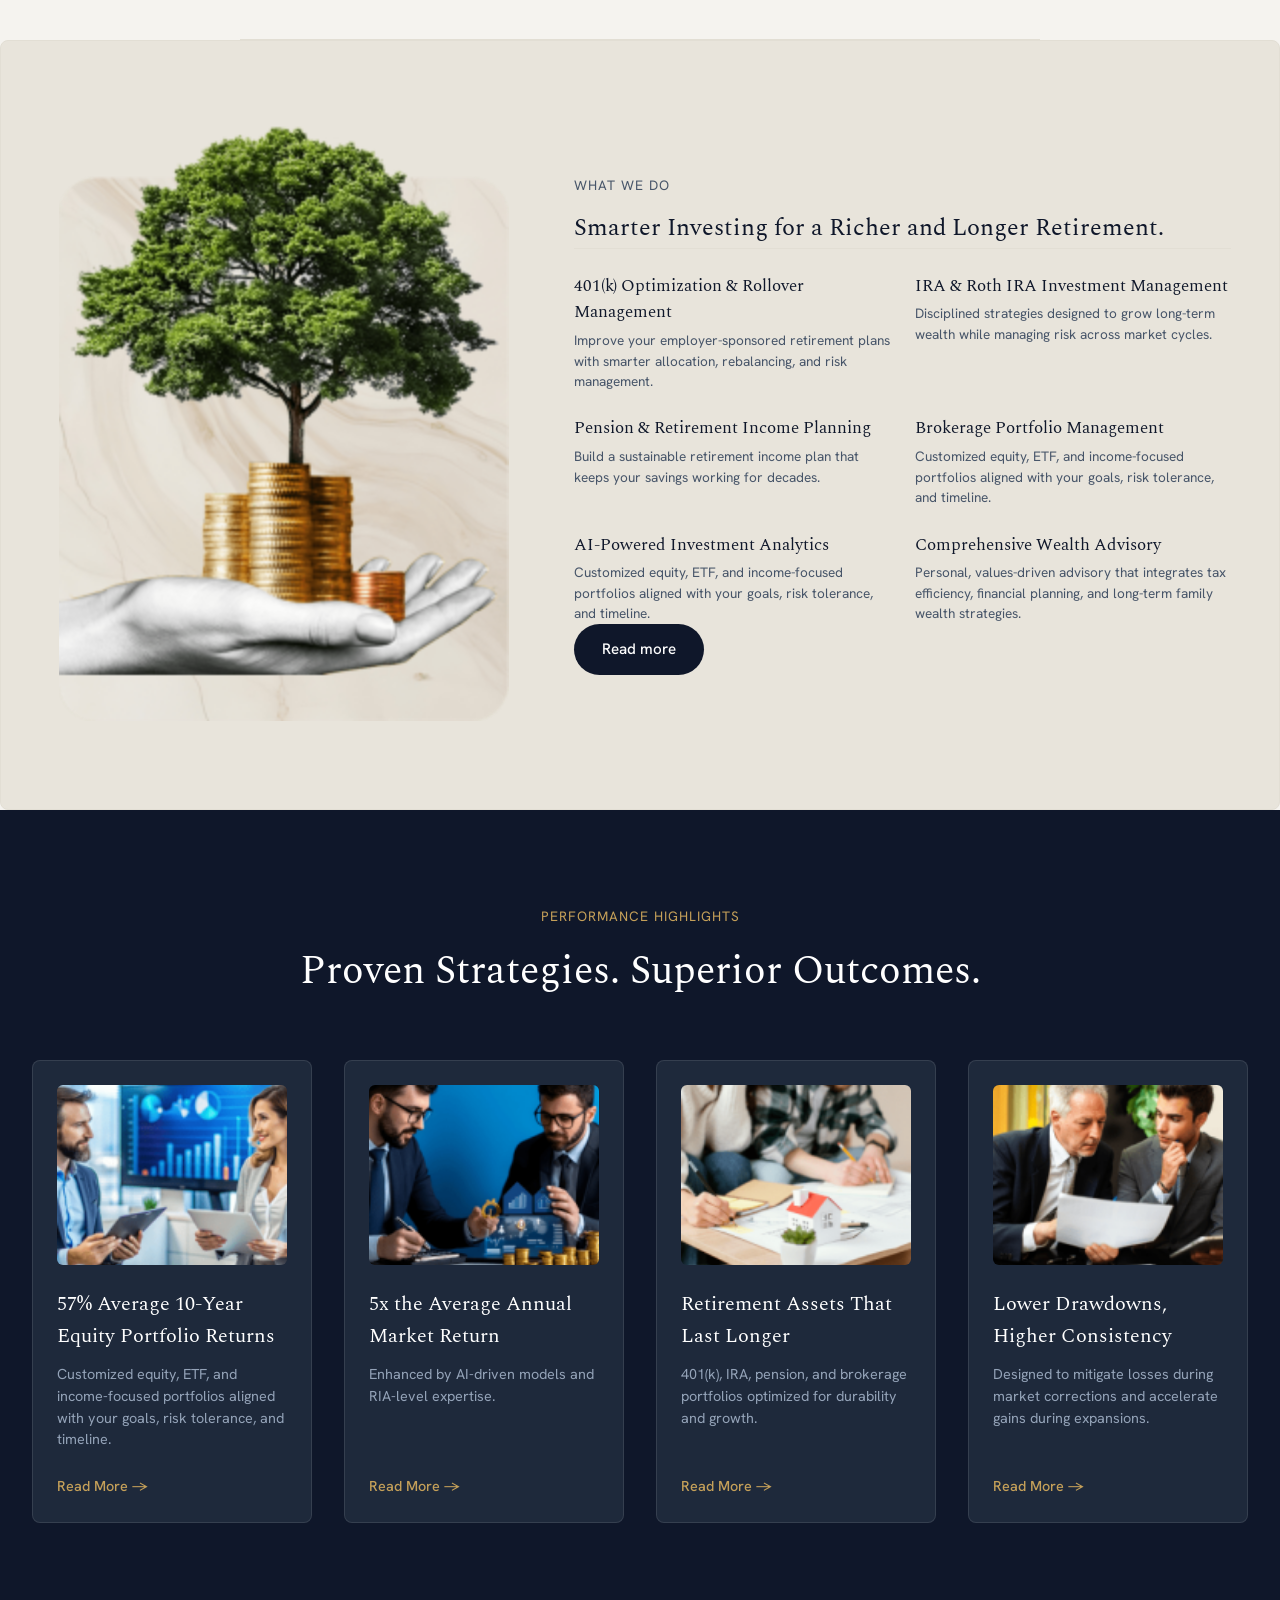
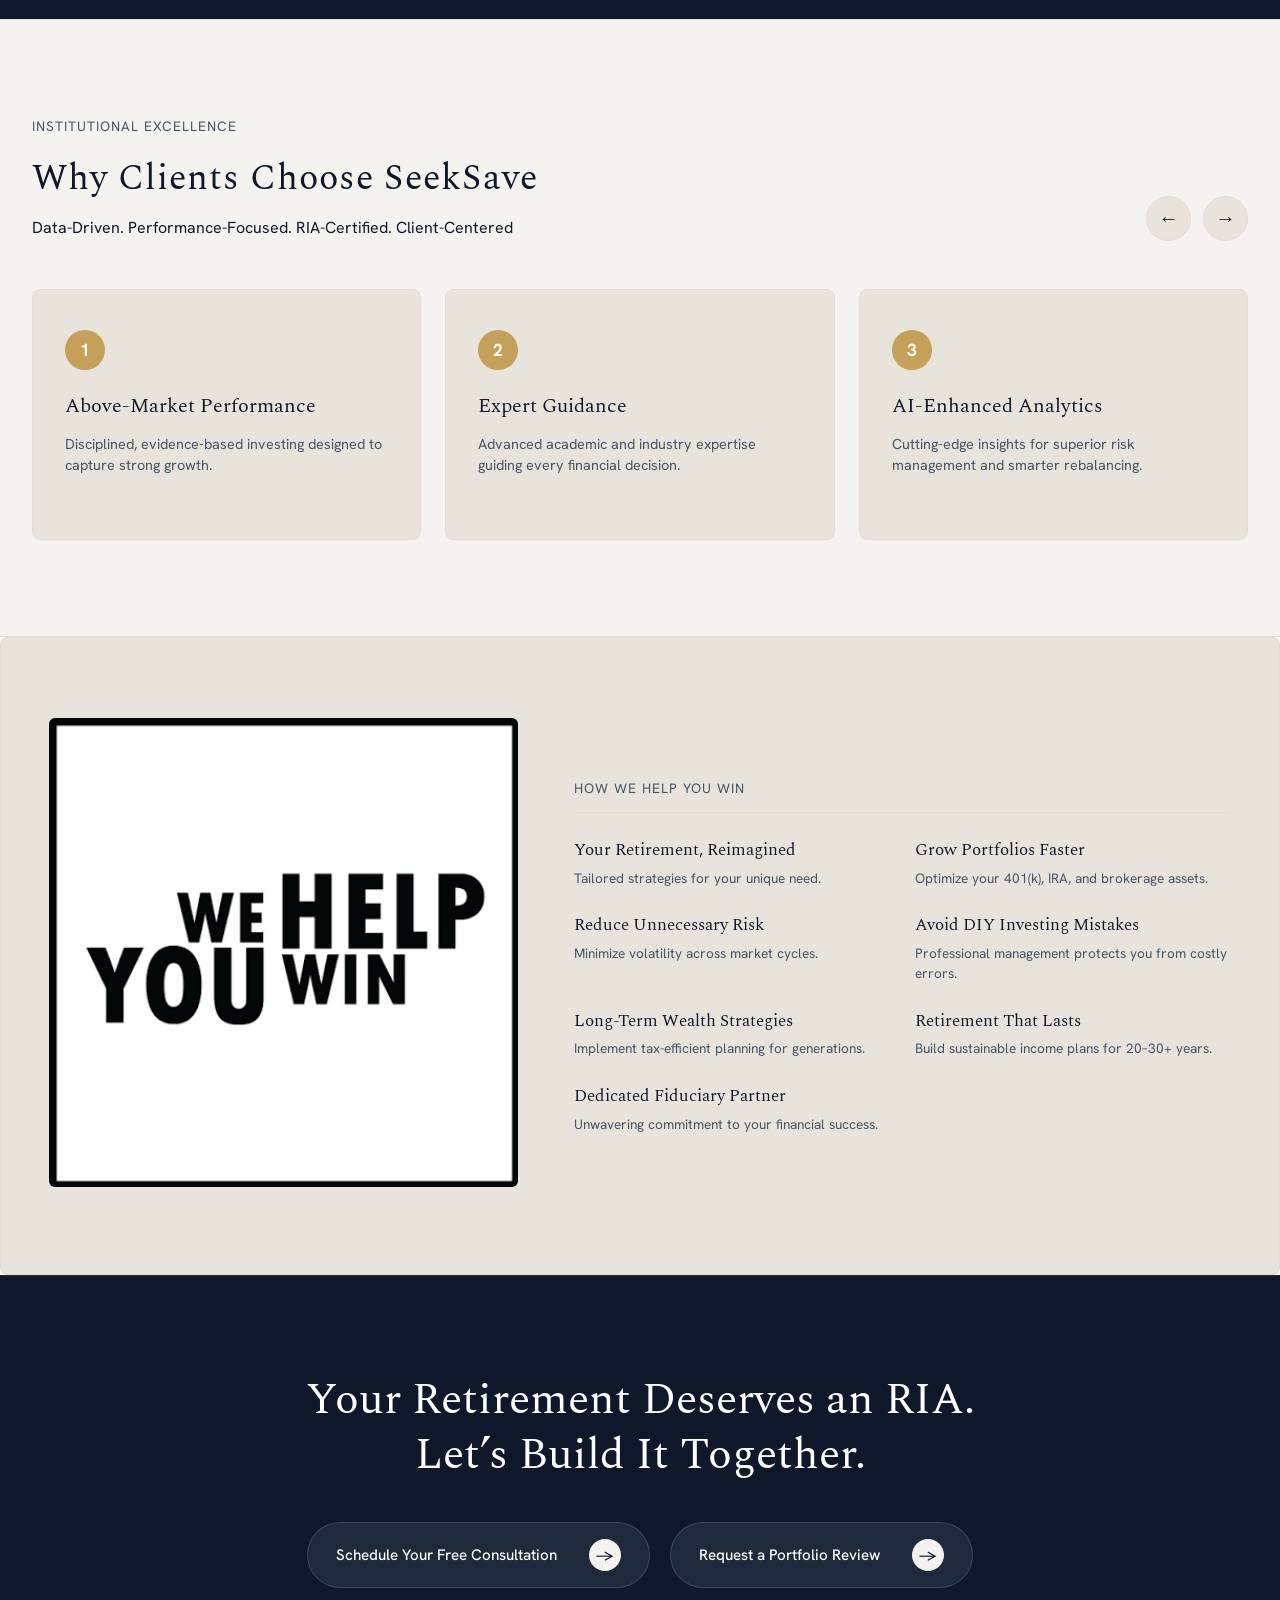
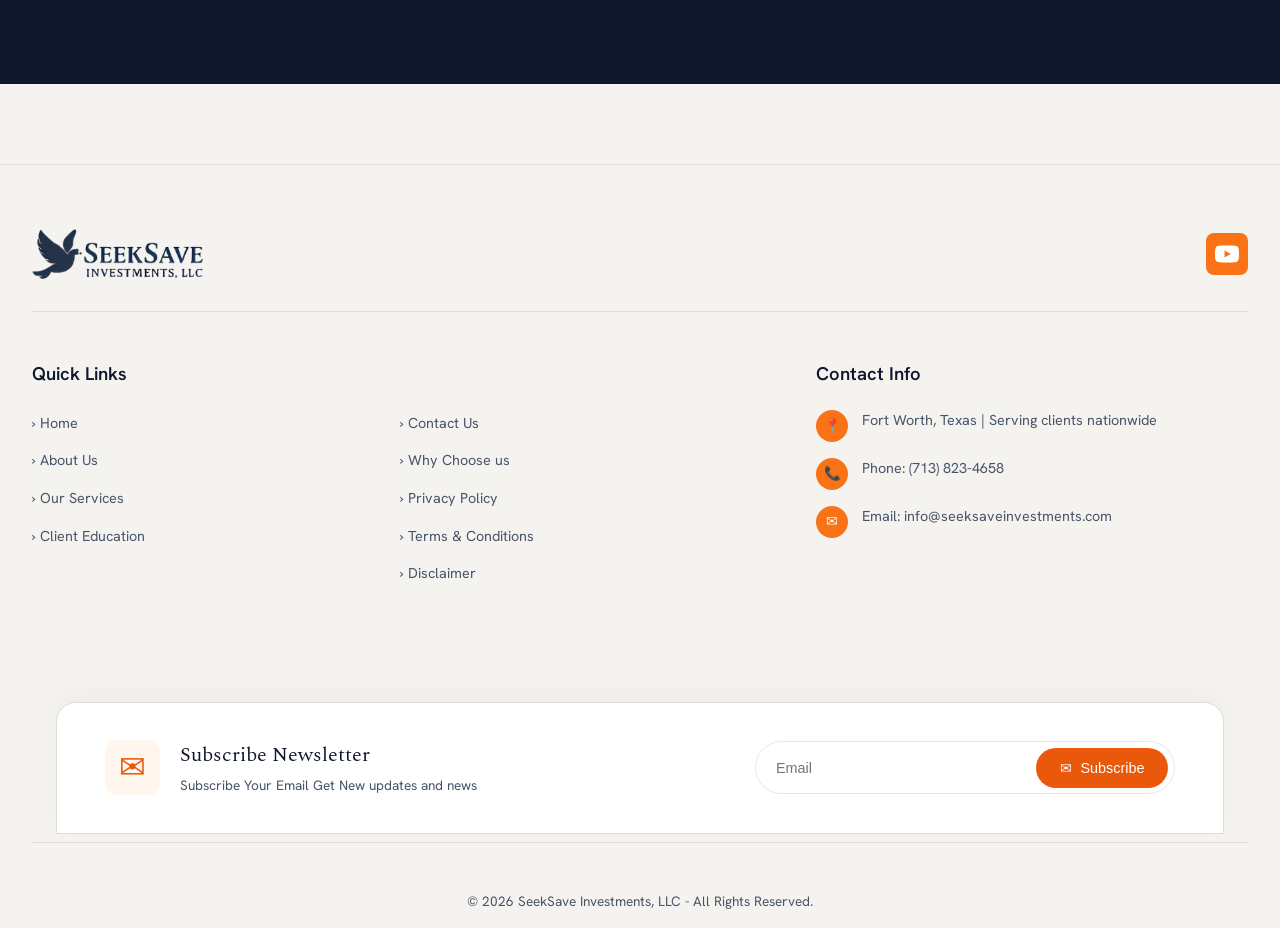
==== commit fc056ae6: "Change navigation links to external URLs Updated navigation links to point to external URLs." ====
--- a/index.html
+++ b/index.html
@@ -19,14 +19,13 @@
     </a>
     <nav aria-label="Main">
       <a href="index.html" class="active">Home</a>
-      <a href="why-choose-us.html">Why Choose Us</a>
-      <a href="approach.html">Approach</a>
-      <a href="our-services.html">Our Services</a>
-      <a href="client-education.html">Client Education</a>
-      <a href="client-engagement.html">Client Engagement Form</a>
-      <a href="about-us.html">About Us</a>
-      <a href="real-estate.html">Real Estate Investments</a>
-      <a href="contact.html">Contact</a>
+      <a href="https://seeksaveinvestments.com/why-choose-us/">Why Choose Us</a>
+      <a href="https://seeksaveinvestments.com/our-services/">Our Services</a>
+      <a href="https://seeksaveinvestments.com/client-education/">Client Education</a>
+      <a href="https://seeksaveinvestments.com/client-engagement-form/">Client Engagement Form</a>
+      <a href="https://seeksaveinvestments.com/about-us/">About Us</a>
+      <a href="https://seeksaveinvestments.com/real-estate-investments/">Real Estate Investments</a>
+      <a href="https://seeksaveinvestments.com/schedule-free-consultation/">Contact</a>
     </nav>
   </header>
 
@@ -242,6 +241,63 @@
       </div>
     </section>
 
+
+    <script>
+      document.addEventListener('DOMContentLoaded', function () {
+        const track = document.querySelector('.reasons-carousel-track');
+        const cards = document.querySelectorAll('.reason-card');
+        const nextBtn = document.querySelector('.next-btn');
+        const prevBtn = document.querySelector('.prev-btn');
+    
+        if (!track || cards.length === 0) return;
+    
+        let currentIndex = 0;
+    
+        function getCardsPerView() {
+          if (window.innerWidth <= 650) return 1;
+          if (window.innerWidth <= 1100) return 2;
+          return 3;
+        }
+    
+        function updateCarousel() {
+          const cardsPerView = getCardsPerView();
+          const maxIndex = cards.length - cardsPerView;
+    
+          if (currentIndex > maxIndex) currentIndex = maxIndex;
+          if (currentIndex < 0) currentIndex = 0;
+    
+          const cardWidth = cards[0].getBoundingClientRect().width;
+          const gap = parseFloat(window.getComputedStyle(track).gap) || 24;
+          const shiftAmount = currentIndex * (cardWidth + gap);
+    
+          track.style.transform = `translateX(-${shiftAmount}px)`;
+        }
+    
+        if (nextBtn) {
+          nextBtn.addEventListener('click', function () {
+            const cardsPerView = getCardsPerView();
+            const maxIndex = cards.length - cardsPerView;
+            if (currentIndex < maxIndex) {
+              currentIndex++;
+              updateCarousel();
+            }
+          });
+        }
+    
+        if (prevBtn) {
+          prevBtn.addEventListener('click', function () {
+            if (currentIndex > 0) {
+              currentIndex--;
+              updateCarousel();
+            }
+          });
+        }
+    
+        window.addEventListener('resize', updateCarousel);
+      });
+    </script>
+
+    
     <!-- How We Help You Win -->
     <section class="full-screen-section highlight-section">
       <div class="full-screen-container">
--- a/style.css
+++ b/style.css
@@ -881,26 +881,7 @@
   color: #cbd5e1 !important; /* Lighter muted text for readability */
 }
 
-.carousel-viewport {
-  overflow: hidden;
-  width: 100%;
-}
-
-.reasons-carousel-track {
-  display: flex;
-  gap: 2rem;
-  overflow-x: auto;
-  scroll-behavior: smooth;
-  scrollbar-width: none; /* Hides scrollbar for Firefox */
-}
-
-.reasons-carousel-track::-webkit-scrollbar {
-  display: none; /* Hides scrollbar for Chrome/Safari */
-}
-
-.reason-card {
-  flex: 0 0 300px; /* Sets fixed width for each sliding card */
-}
+
 
 
 /* --- Carousel Layout Fixes --- */
@@ -913,10 +894,8 @@
 .reasons-carousel-track {
   display: flex;
   gap: 2rem;
-  overflow-x: auto;
-  scroll-behavior: smooth;
-  flex-wrap: nowrap;
-  scrollbar-width: none; /* Firefox */
+  transition: transform 0.4s ease-in-out;
+  will-change: transform; 
 }
 
 .reasons-carousel-track::-webkit-scrollbar {
@@ -924,7 +903,128 @@
 }
 
 .reason-card {
-  flex: 0 0 320px;
   min-width: 320px;
+  flex: 0 0 calc(33.333% - 1.34rem);
   box-sizing: border-box;
 }
+
+
+/* ==========================================================================
+   FAQ / Text Section Styling
+   ========================================================================== */
+.faq-section {
+  background-color: #0f172a !important;
+  width: 100vw;
+  position: relative;
+  left: 50%;
+  right: 50%;
+  margin-left: -50vw;
+  margin-right: -50vw;
+  padding: 6rem 2rem;
+  color: #ffffff !important;
+  box-sizing: border-box;
+  border-top: 1px solid rgba(255, 255, 255, 0.08);
+}
+
+.faq-container {
+  max-width: 900px;
+  margin: 0 auto;
+}
+
+.faq-title {
+  font-family: 'Spectral', serif;
+  font-size: 2.75rem;
+  text-align: center;
+  font-weight: 400;
+  margin-bottom: 3rem;
+  color: #ffffff !important;
+}
+
+
+/* ==========================================================================
+   Meet Our Team Section (About Us)
+   ========================================================================== */
+.team-section {
+  max-width: 1300px;
+  margin: 0 auto 6rem auto;
+  padding: 0 2rem;
+}
+
+.team-header {
+  text-align: center;
+  margin-bottom: 4rem;
+}
+
+.team-header h2 {
+  font-family: 'Spectral', serif;
+  font-size: 2.75rem;
+  font-weight: 400;
+  color: var(--text);
+}
+
+.team-grid {
+  display: grid;
+  grid-template-columns: repeat(2, 1fr);
+  gap: 3rem;
+  align-items: start;
+}
+
+.team-card {
+  background-color: var(--surface);
+  border: 2px solid #e07a5f;
+  border-radius: 12px;
+  padding: 3rem 2.5rem;
+  display: flex;
+  flex-direction: column;
+  box-sizing: border-box;
+}
+
+.team-card h3 {
+  font-family: 'Spectral', serif;
+  font-size: 1.5rem;
+  text-align: center;
+  color: var(--text);
+  margin-bottom: 0.5rem;
+}
+
+.team-role {
+  text-align: center;
+  font-weight: 600;
+  font-size: 0.95rem;
+  color: var(--text);
+  margin-bottom: 2rem;
+  text-transform: uppercase;
+  letter-spacing: 0.5px;
+}
+
+.team-card p {
+  color: var(--muted);
+  font-size: 0.95rem;
+  line-height: 1.7;
+  margin-bottom: 1.25rem;
+}
+
+.linkedin-btn {
+  display: inline-flex;
+  align-items: center;
+  justify-content: center;
+  width: 40px;
+  height: 40px;
+  background-color: #0a66c2;
+  color: #ffffff;
+  border-radius: 4px;
+  text-decoration: none;
+  font-size: 1.1rem;
+  margin-top: 1rem;
+  transition: opacity 0.2s ease;
+}
+
+.linkedin-btn:hover {
+  opacity: 0.85;
+}
+
+@media (max-width: 900px) {
+  .team-grid {
+    grid-template-columns: 1fr;
+  }
+}
